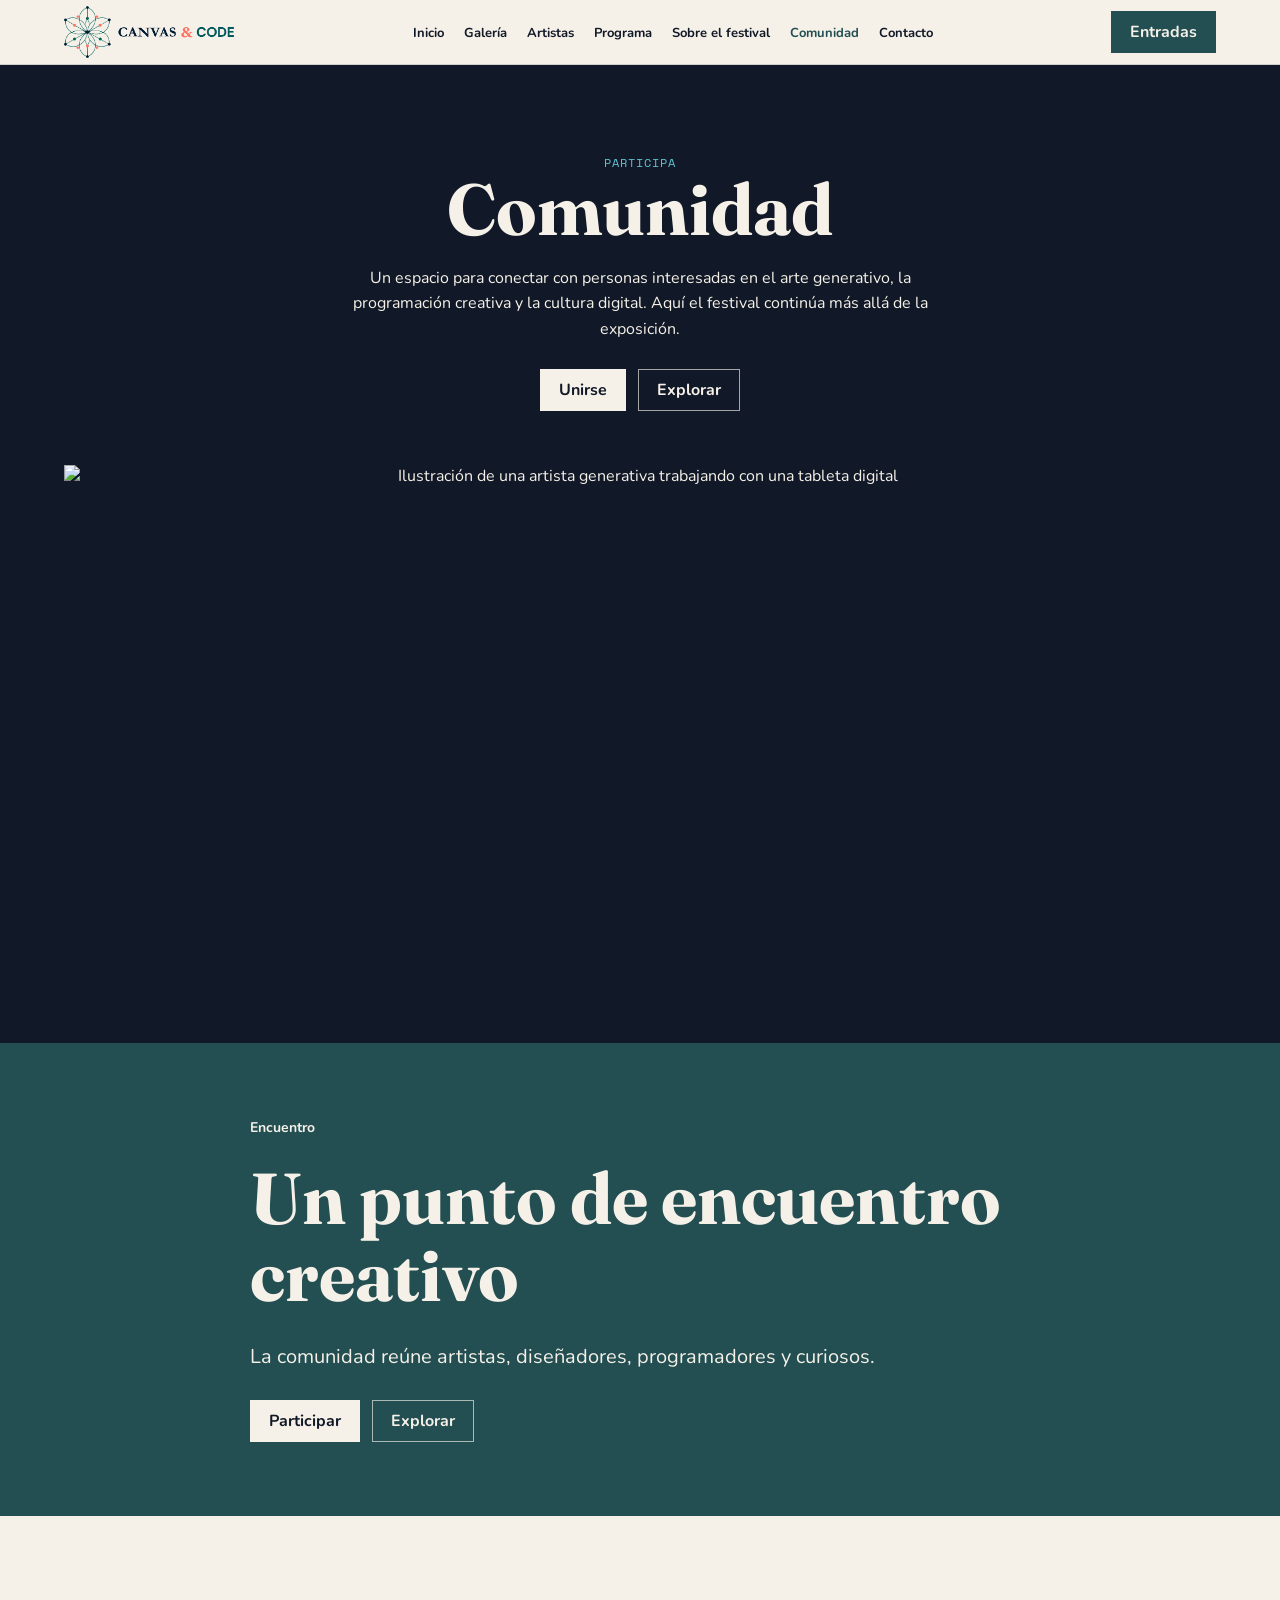
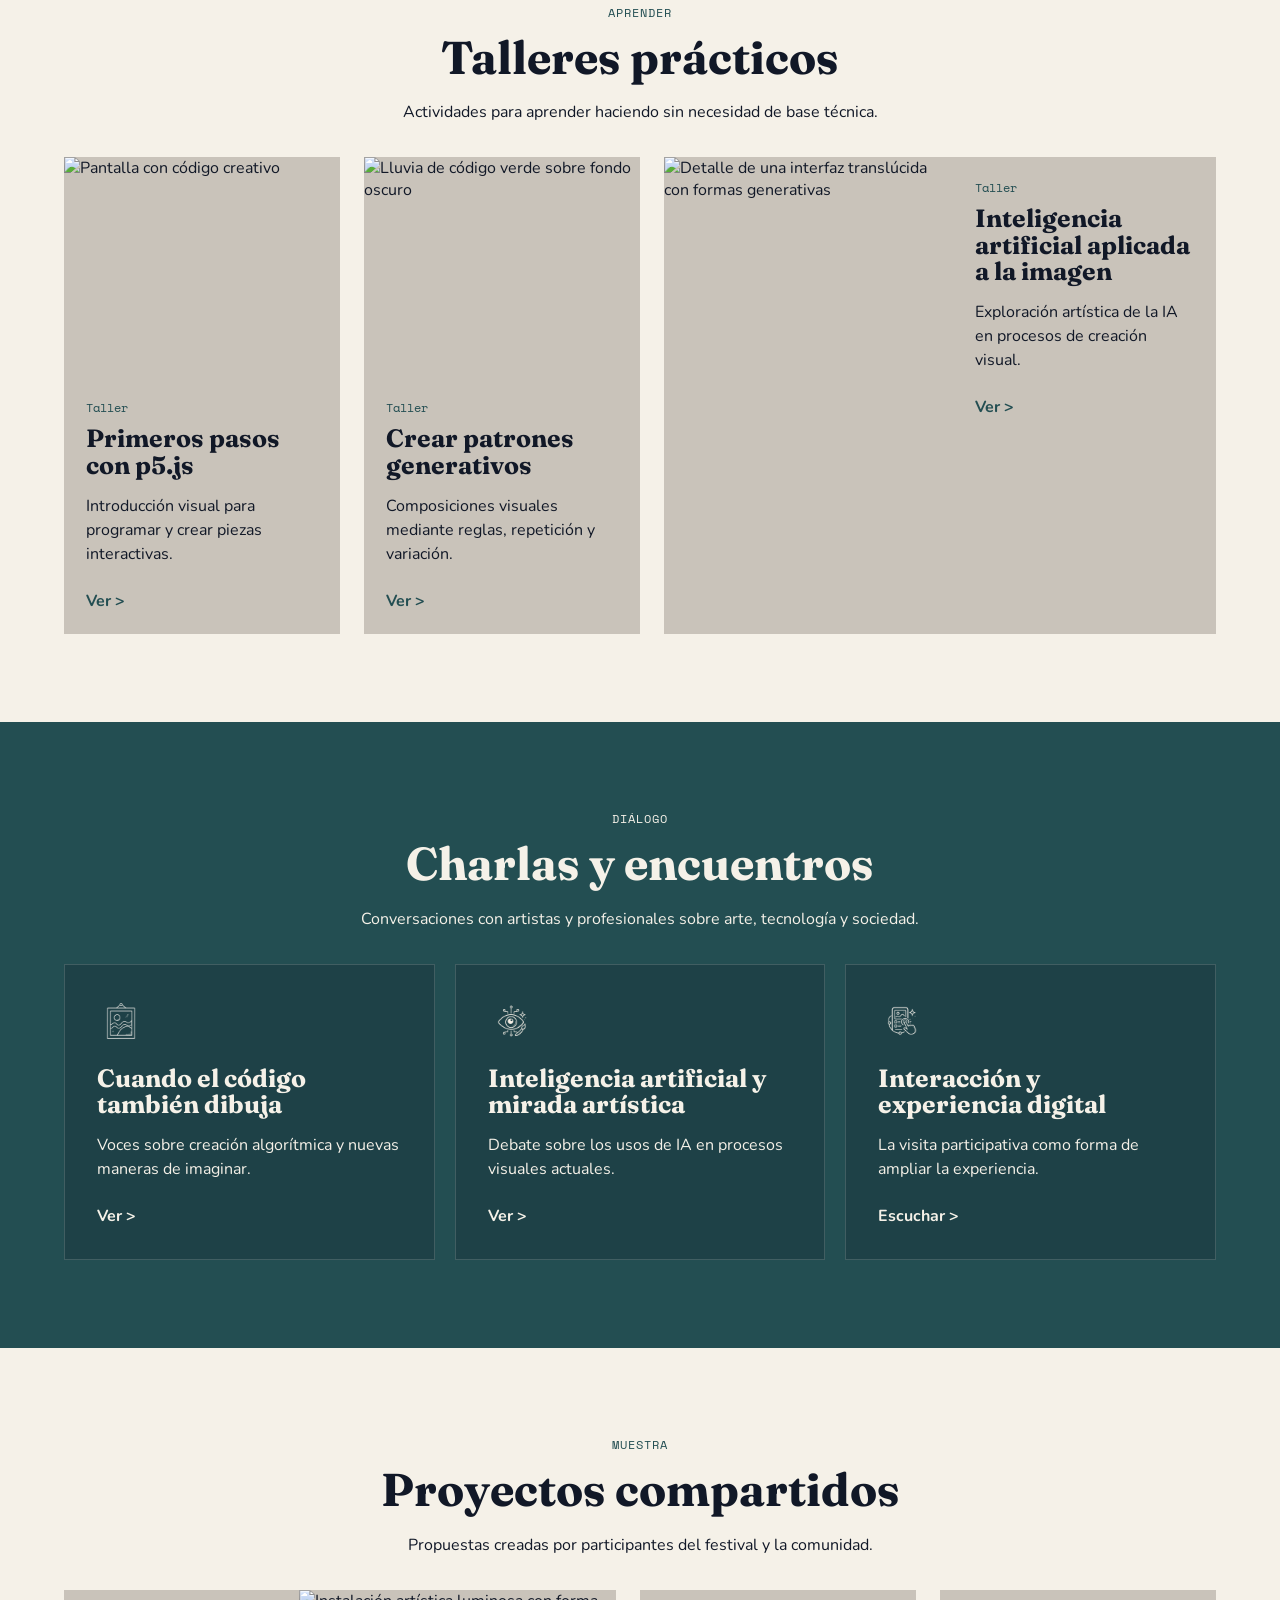
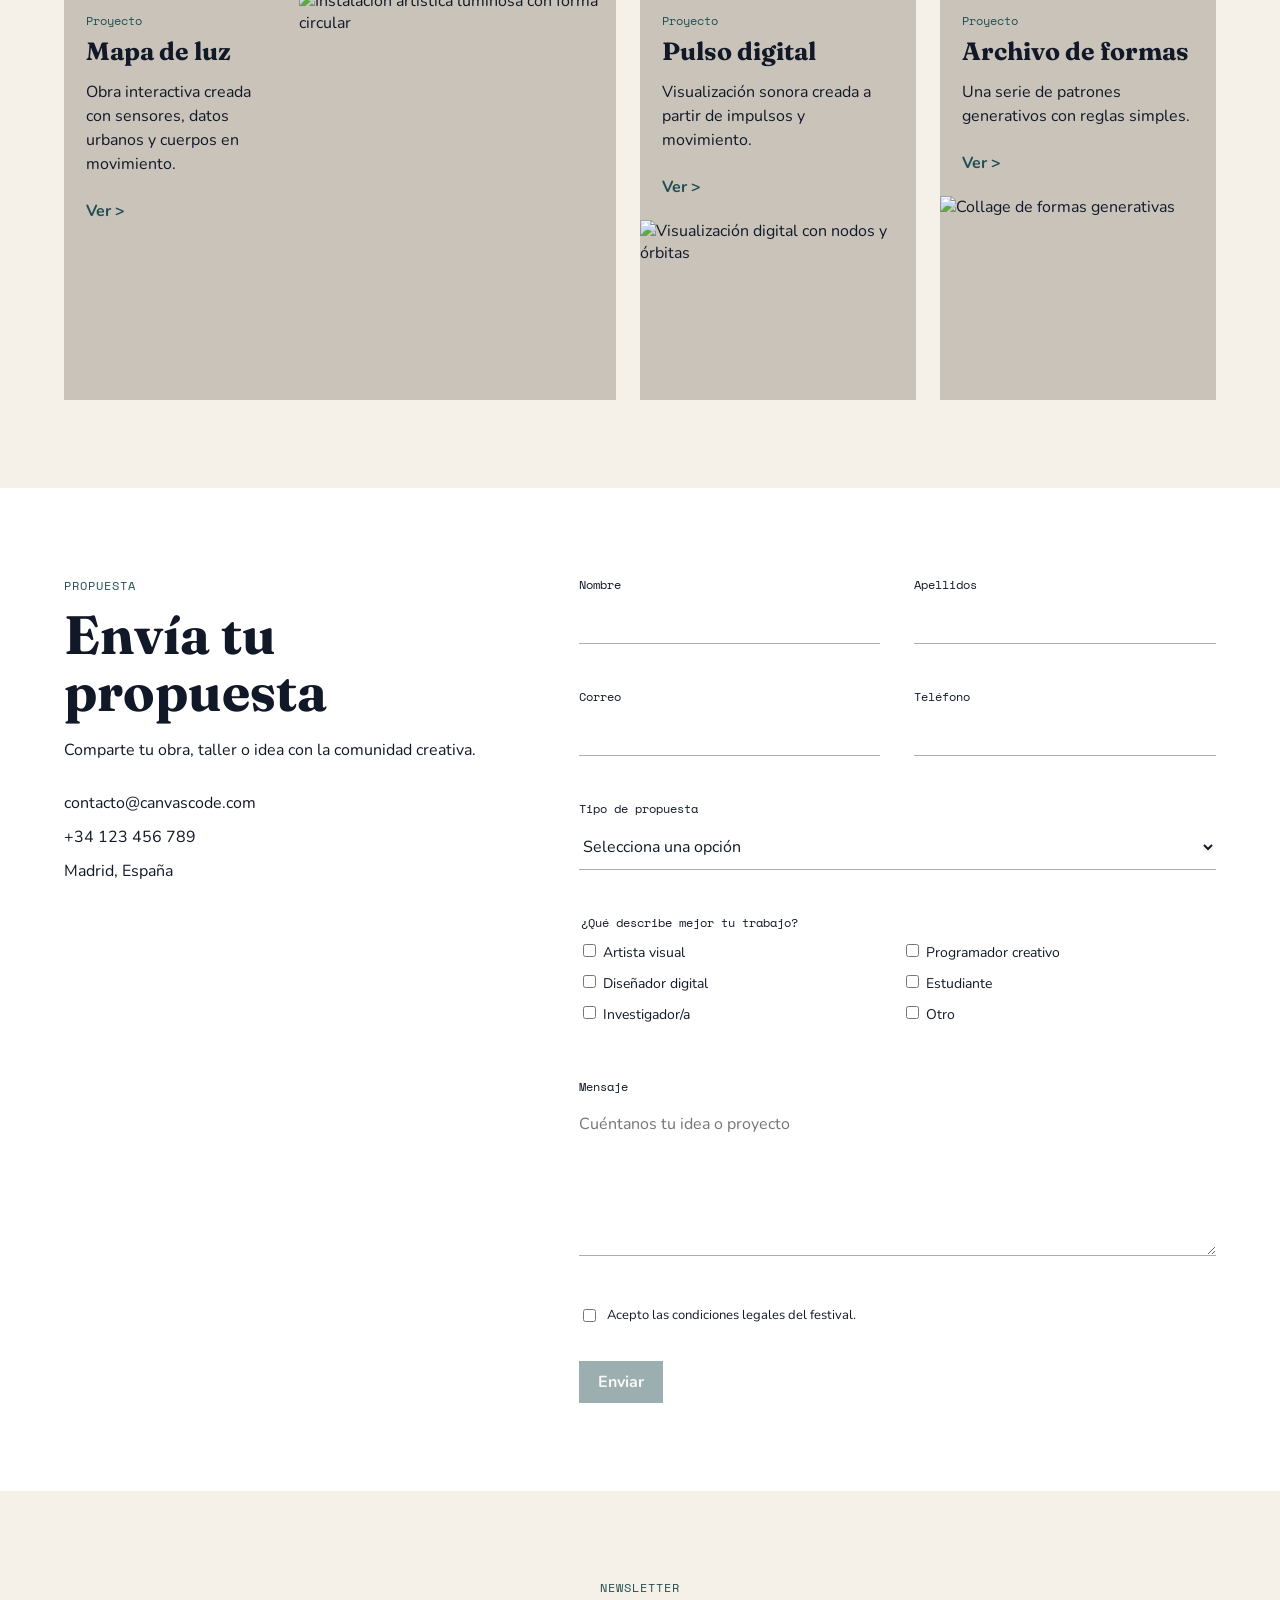
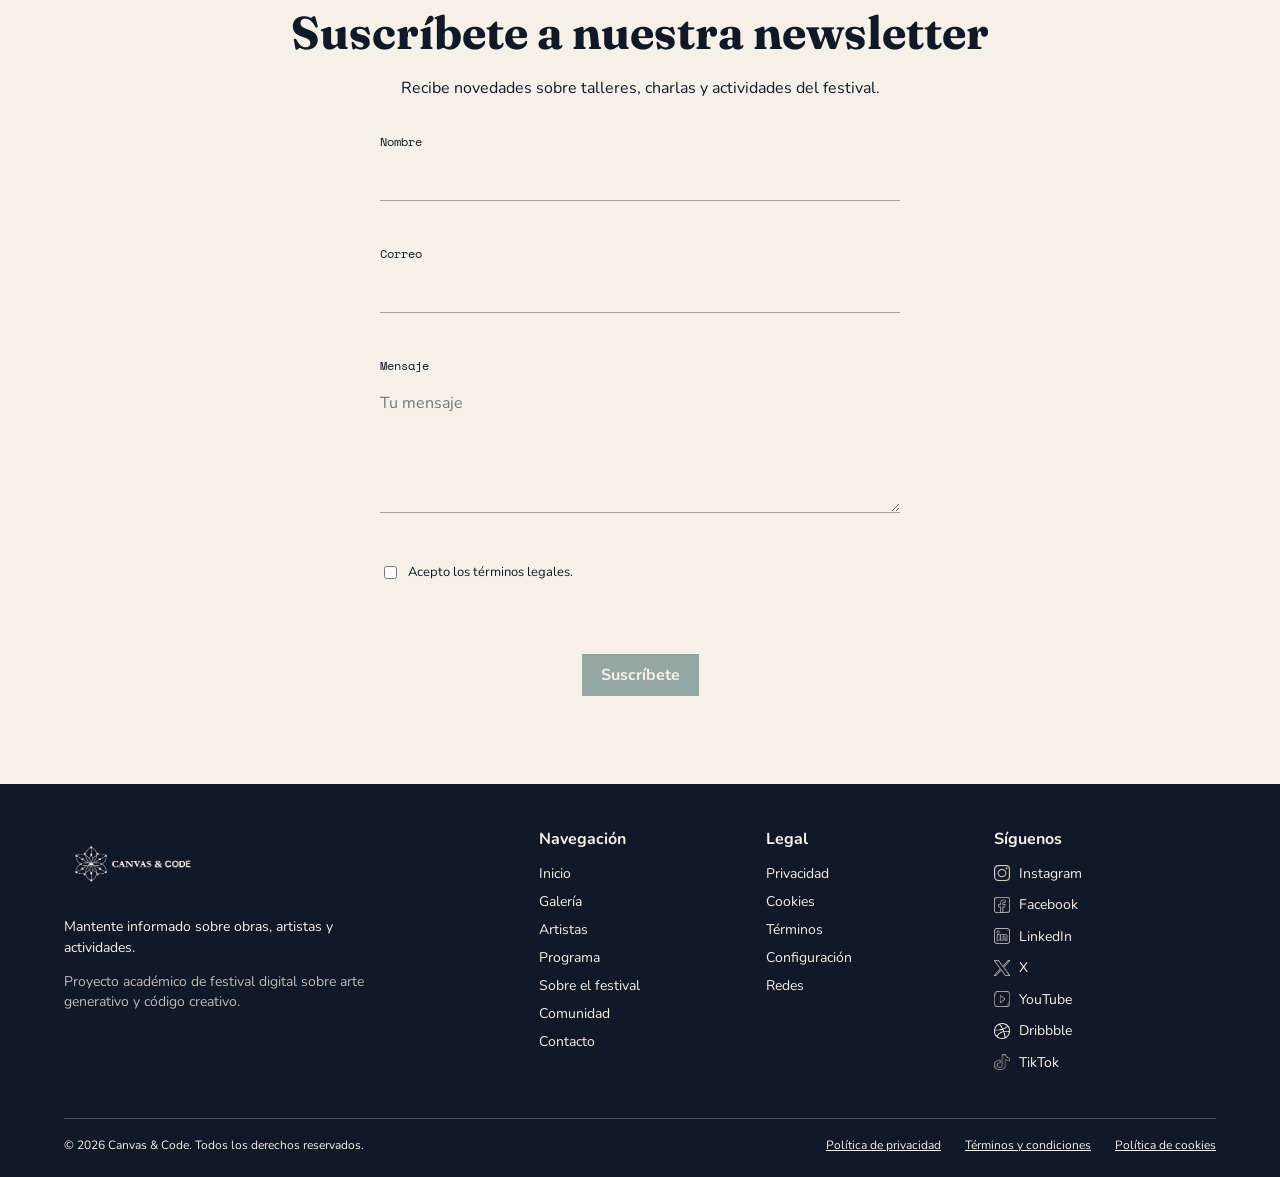
==== comunidad.html @ 44a31754 "Add files via upload" ====
<!DOCTYPE html>
<html lang="es">
<head>
  <!-- Configuración básica del documento -->
  <meta charset="UTF-8">

  <!-- Hace que la página se adapte a móviles y otros tamaños de pantalla -->
  <meta name="viewport" content="width=device-width, initial-scale=1.0">

  <!-- Título que aparece en la pestaña del navegador -->
  <title>Canvas &amp; Code | Comunidad</title>

  <!-- Descripción breve de la página para buscadores -->
  <meta name="description" content="Comunidad de Canvas &amp; Code: talleres, charlas, proyectos compartidos y propuestas creativas relacionadas con el arte generativo.">

  <!-- Conexión con Google Fonts para cargar las tipografías -->
  <link rel="preconnect" href="https://fonts.googleapis.com">
  <link rel="preconnect" href="https://fonts.gstatic.com" crossorigin>

  <!-- Tipografías usadas en la web -->
  <link href="https://fonts.googleapis.com/css2?family=Fraunces:wght@400;500;600;700&amp;family=Nunito:wght@400;500;600;700&amp;family=Space+Mono:wght@400;700&amp;display=swap" rel="stylesheet">

  <!-- Icono de la pestaña del navegador -->
  <link rel="icon" href="logo/icono.png" type="image/png">

  <!-- Archivo CSS principal -->
  <link rel="stylesheet" href="css/style.css">
</head>

<body>

  <!-- Enlace de accesibilidad para saltar directamente al contenido principal -->
  <a class="skip-link" href="#contenido">Saltar al contenido principal</a>

  <!-- Cabecera de la página -->
  <header class="site-header">
    <div class="container header-content">

      <!-- Logo de la web con enlace al inicio -->
      <a class="logo-link" href="index.html" aria-label="Ir al inicio de Canvas &amp; Code">
        <img class="logo" src="logo/LogoHorizontal.png" alt="Canvas &amp; Code">
      </a>

      <!-- Botón para abrir y cerrar el menú en móvil -->
      <button class="menu-toggle" type="button" aria-expanded="false" aria-controls="menu-principal">
        Menú
      </button>

      <!-- Menú principal de navegación -->
      <nav class="main-nav" id="menu-principal" aria-label="Navegación principal">
        <ul>
          <!-- Enlaces principales de la web -->
          <li><a href="index.html">Inicio</a></li>
          <li><a href="exposicion.html">Galería</a></li>
          <li><a href="exposicion.html#artistas">Artistas</a></li>
          <li><a href="comunidad.html#talleres">Programa</a></li>
          <li><a href="sobre.html">Sobre el festival</a></li>

          <!-- Enlace activo porque esta es la página Comunidad -->
          <li><a class="active" href="comunidad.html" aria-current="page">Comunidad</a></li>

          <li><a href="construccion.html">Contacto</a></li>

          <!-- Enlace de entradas dentro del menú móvil -->
          <li class="nav-entradas"><a href="construccion.html">Entradas</a></li>
        </ul>
      </nav>

      <!-- Botón de entradas visible en la cabecera -->
      <a class="header-button" href="construccion.html">Entradas</a>

    </div>
  </header>

  <!-- Contenido principal de la página -->
  <main id="contenido">

    <!-- Sección principal de presentación de Comunidad -->
    <section class="hero-comunidad">
      <div class="container hero-comunidad-contenido">

        <!-- Etiqueta pequeña de la sección -->
        <p class="etiqueta-seccion">Participa</p>

        <!-- Título principal de la página -->
        <h1>Comunidad</h1>

        <!-- Texto introductorio de la comunidad -->
        <p>
          Un espacio para conectar con personas interesadas en el arte generativo,
          la programación creativa y la cultura digital. Aquí el festival continúa
          más allá de la exposición.
        </p>

        <!-- Botones principales del hero -->
        <div class="hero-botones">
          <a class="button button-hero-claro" href="#propuesta">Unirse</a>
          <a class="button button-hero-oscuro" href="#talleres">Explorar</a>
        </div>

        <!-- Imagen principal de la página Comunidad -->
        <img src="img/Comunidad/Artista_generativa.png" alt="Ilustración de una artista generativa trabajando con una tableta digital">

      </div>
    </section>

    <!-- Sección de presentación del encuentro creativo -->
    <section class="encuentro-comunidad">
      <div class="container encuentro-contenido">

        <!-- Etiqueta pequeña de la sección -->
        <p class="etiqueta-seccion etiqueta-encuentro">Encuentro</p>

        <!-- Título de la sección -->
        <h2>Un punto de encuentro creativo</h2>

        <!-- Texto breve de la sección -->
        <p>
          La comunidad reúne artistas, diseñadores, programadores y curiosos.
        </p>

        <!-- Botones de la sección encuentro -->
        <div class="encuentro-botones">
          <a class="button button-encuentro-claro" href="#propuesta">Participar</a>
          <a class="button button-encuentro-oscuro" href="#talleres">Explorar</a>
        </div>

      </div>
    </section>

    <!-- Sección de talleres prácticos -->
    <section class="talleres-comunidad" id="talleres">
      <div class="container">

        <!-- Encabezado de la sección de talleres -->
        <div class="titulo-seccion">
          <p class="etiqueta-seccion etiqueta-oscura">Aprender</p>

          <h2>Talleres prácticos</h2>

          <p>
            Actividades para aprender haciendo sin necesidad de base técnica.
          </p>
        </div>

        <!-- Rejilla con las tarjetas de talleres -->
        <div class="talleres-grid">

          <!-- Primera tarjeta de taller -->
          <article class="comunidad-card">
            <img src="img/Comunidad/Estructura_codificada.png" alt="Pantalla con código creativo">

            <div class="comunidad-card-texto">
              <p class="comunidad-categoria">Taller</p>

              <h3>Primeros pasos con p5.js</h3>

              <p>
                Introducción visual para programar y crear piezas interactivas.
              </p>

              <a href="#propuesta">Ver &gt;</a>
            </div>
          </article>

          <!-- Segunda tarjeta de taller -->
          <article class="comunidad-card">
            <img src="img/Comunidad/Lluvia_codigo.png" alt="Lluvia de código verde sobre fondo oscuro">

            <div class="comunidad-card-texto">
              <p class="comunidad-categoria">Taller</p>

              <h3>Crear patrones generativos</h3>

              <p>
                Composiciones visuales mediante reglas, repetición y variación.
              </p>

              <a href="#propuesta">Ver &gt;</a>
            </div>
          </article>

          <!-- Tercera tarjeta de taller, con formato horizontal en escritorio -->
          <article class="comunidad-card comunidad-card-horizontal">
            <img src="img/Comunidad/Interfaz_translucida.png" alt="Detalle de una interfaz translúcida con formas generativas">

            <div class="comunidad-card-texto">
              <p class="comunidad-categoria">Taller</p>

              <h3>Inteligencia artificial aplicada a la imagen</h3>

              <p>
                Exploración artística de la IA en procesos de creación visual.
              </p>

              <a href="#propuesta">Ver &gt;</a>
            </div>
          </article>

        </div>

      </div>
    </section>

    <!-- Sección de charlas y encuentros -->
    <section class="charlas-comunidad">
      <div class="container">

        <!-- Encabezado de la sección de charlas -->
        <div class="titulo-seccion titulo-claro">
          <p class="etiqueta-seccion">Diálogo</p>

          <h2>Charlas y encuentros</h2>

          <p>
            Conversaciones con artistas y profesionales sobre arte, tecnología y sociedad.
          </p>
        </div>

        <!-- Rejilla con las tarjetas de charlas -->
        <div class="charlas-grid">

          <!-- Primera charla -->
          <article class="charla-card">
            <img src="icons/Obra.png" alt="">

            <h3>Cuando el código también dibuja</h3>

            <p>
              Voces sobre creación algorítmica y nuevas maneras de imaginar.
            </p>

            <a href="#propuesta">Ver &gt;</a>
          </article>

          <!-- Segunda charla -->
          <article class="charla-card">
            <img src="icons/IA_artistica.png" alt="">

            <h3>Inteligencia artificial y mirada artística</h3>

            <p>
              Debate sobre los usos de IA en procesos visuales actuales.
            </p>

            <a href="#propuesta">Ver &gt;</a>
          </article>

          <!-- Tercera charla -->
          <article class="charla-card">
            <img src="icons/Interaccion.png" alt="">

            <h3>Interacción y experiencia digital</h3>

            <p>
              La visita participativa como forma de ampliar la experiencia.
            </p>

            <a href="#propuesta">Escuchar &gt;</a>
          </article>

        </div>

      </div>
    </section>

    <!-- Sección de proyectos compartidos -->
    <section class="proyectos-comunidad">
      <div class="container">

        <!-- Encabezado de la sección de proyectos -->
        <div class="titulo-seccion">
          <p class="etiqueta-seccion etiqueta-oscura">Muestra</p>

          <h2>Proyectos compartidos</h2>

          <p>
            Propuestas creadas por participantes del festival y la comunidad.
          </p>
        </div>

        <!-- Rejilla con las tarjetas de proyectos -->
        <div class="proyectos-grid">

          <!-- Proyecto destacado -->
          <article class="proyecto-card proyecto-destacado">
            <div class="proyecto-texto">
              <p class="comunidad-categoria">Proyecto</p>

              <h3>Mapa de luz</h3>

              <p>
                Obra interactiva creada con sensores, datos urbanos y cuerpos en movimiento.
              </p>

              <a href="construccion.html">Ver &gt;</a>
            </div>

            <img src="img/Comunidad/Instalacion_luminica.png" alt="Instalación artística luminosa con forma circular">
          </article>

          <!-- Segundo proyecto -->
          <article class="proyecto-card">
            <div class="proyecto-texto">
              <p class="comunidad-categoria">Proyecto</p>

              <h3>Pulso digital</h3>

              <p>
                Visualización sonora creada a partir de impulsos y movimiento.
              </p>

              <a href="construccion.html">Ver &gt;</a>
            </div>

            <img src="img/Comunidad/Nodos_orbitas.png" alt="Visualización digital con nodos y órbitas">
          </article>

          <!-- Tercer proyecto -->
          <article class="proyecto-card">
            <div class="proyecto-texto">
              <p class="comunidad-categoria">Proyecto</p>

              <h3>Archivo de formas</h3>

              <p>
                Una serie de patrones generativos con reglas simples.
              </p>

              <a href="construccion.html">Ver &gt;</a>
            </div>

            <img src="img/Comunidad/Collage.png" alt="Collage de formas generativas">
          </article>

        </div>

      </div>
    </section>

    <!-- Sección para enviar una propuesta a la comunidad -->
    <section class="propuesta-comunidad" id="propuesta">
      <div class="container propuesta-grid">

        <!-- Información de contacto y explicación de la propuesta -->
        <div class="propuesta-info">
          <p class="etiqueta-seccion etiqueta-oscura">Propuesta</p>

          <h2>Envía tu propuesta</h2>

          <p>
            Comparte tu obra, taller o idea con la comunidad creativa.
          </p>

          <!-- Datos de contacto -->
          <ul>
            <li><a href="mailto:contacto@canvascode.com">contacto@canvascode.com</a></li>
            <li><a href="tel:+34123456789">+34 123 456 789</a></li>
            <li>Madrid, España</li>
          </ul>
        </div>

        <!-- Formulario para enviar una propuesta -->
        <form class="formulario-propuesta" id="formulario-propuesta" action="#" method="post" novalidate>

          <!-- Primera fila de campos: nombre y apellidos -->
          <div class="form-doble">
            <div class="form-grupo">
              <label for="nombre-propuesta">Nombre</label>
              <input id="nombre-propuesta" type="text" name="nombre">
              <p class="form-error" id="error-nombre-propuesta"></p>
            </div>

            <div class="form-grupo">
              <label for="apellidos-propuesta">Apellidos</label>
              <input id="apellidos-propuesta" type="text" name="apellidos">
              <p class="form-error" id="error-apellidos-propuesta"></p>
            </div>
          </div>

          <!-- Segunda fila de campos: correo y teléfono -->
          <div class="form-doble">
            <div class="form-grupo">
              <label for="correo-propuesta">Correo</label>
              <input id="correo-propuesta" type="email" name="correo">
              <p class="form-error" id="error-correo-propuesta"></p>
            </div>

            <div class="form-grupo">
              <label for="telefono-propuesta">Teléfono</label>
              <input id="telefono-propuesta" type="tel" name="telefono">
              <p class="form-error" id="error-telefono-propuesta"></p>
            </div>
          </div>

          <!-- Selector del tipo de propuesta -->
          <div class="form-grupo">
            <label for="tipo-propuesta">Tipo de propuesta</label>

            <select id="tipo-propuesta" name="tipo">
              <option value="">Selecciona una opción</option>
              <option>Obra artística</option>
              <option>Taller</option>
              <option>Charla</option>
              <option>Proyecto compartido</option>
            </select>

            <p class="form-error" id="error-tipo-propuesta"></p>
          </div>

          <!-- Grupo de checkboxes para describir el perfil del participante -->
          <fieldset class="checks-propuesta">
            <legend>¿Qué describe mejor tu trabajo?</legend>

            <label>
              <input type="checkbox" name="perfil" value="artista">
              Artista visual
            </label>

            <label>
              <input type="checkbox" name="perfil" value="programador">
              Programador creativo
            </label>

            <label>
              <input type="checkbox" name="perfil" value="disenador">
              Diseñador digital
            </label>

            <label>
              <input type="checkbox" name="perfil" value="estudiante">
              Estudiante
            </label>

            <label>
              <input type="checkbox" name="perfil" value="investigador">
              Investigador/a
            </label>

            <label>
              <input type="checkbox" name="perfil" value="otro">
              Otro
            </label>

            <p class="form-error" id="error-perfil-propuesta"></p>
          </fieldset>

          <!-- Campo para escribir el mensaje o explicación de la propuesta -->
          <div class="form-grupo">
            <label for="mensaje-propuesta">Mensaje</label>
            <textarea id="mensaje-propuesta" name="mensaje" rows="6" placeholder="Cuéntanos tu idea o proyecto"></textarea>
            <p class="form-error" id="error-mensaje-propuesta"></p>
          </div>

          <!-- Checkbox para aceptar las condiciones legales -->
          <label class="form-check">
            <input id="legal-propuesta" type="checkbox" name="legal">
            Acepto las condiciones legales del festival.
          </label>

          <!-- Mensaje de error del checkbox legal -->
          <p class="form-error" id="error-legal-propuesta"></p>

          <!-- Botón de envío del formulario de propuesta -->
          <button class="button" id="boton-propuesta" type="submit" disabled>Enviar</button>

        </form>

      </div>
    </section>

    <!-- Sección de newsletter -->
    <section class="newsletter-real">
      <div class="container newsletter-contenido">

        <!-- Encabezado de la newsletter -->
        <div class="titulo-seccion">
          <p class="etiqueta-seccion etiqueta-oscura">Newsletter</p>

          <h2>Suscríbete a nuestra newsletter</h2>

          <p>
            Recibe novedades sobre talleres, charlas y actividades del festival.
          </p>
        </div>

        <!-- Formulario de suscripción a la newsletter -->
        <form class="newsletter-form" id="newsletter-form" action="#" method="post" novalidate>

          <!-- Campo nombre -->
          <div class="form-grupo">
            <label for="nombre">Nombre</label>
            <input id="nombre" type="text" name="newsletter-nombre">
            <p class="form-error" id="error-nombre"></p>
          </div>

          <!-- Campo correo -->
          <div class="form-grupo">
            <label for="correo">Correo</label>
            <input id="correo" type="email" name="newsletter-correo">
            <p class="form-error" id="error-correo"></p>
          </div>

          <!-- Campo de mensaje o interés -->
          <div class="form-grupo">
            <label for="interes">Mensaje</label>
            <textarea id="interes" name="newsletter-mensaje" rows="5" placeholder="Tu mensaje"></textarea>
            <p class="form-error" id="error-interes"></p>
          </div>

          <!-- Checkbox para aceptar términos legales -->
          <div class="form-check">
            <input type="checkbox" id="acepto" name="newsletter-legal">
            <label for="acepto">Acepto los términos legales.</label>
          </div>

          <!-- Mensaje de error del checkbox legal -->
          <p class="form-error" id="error-acepto"></p>

          <!-- Botón de envío de la newsletter -->
          <div class="boton-centrado">
            <button class="button" id="boton-enviar" type="submit" disabled>Suscríbete</button>
          </div>

        </form>

      </div>
    </section>

  </main>

  <!-- Modal que aparece cuando un formulario se envía correctamente -->
  <div class="modal-formulario" id="modal-formulario" hidden>
    <div class="modal-caja" role="dialog" aria-modal="true" aria-labelledby="modal-titulo">
      <h2 id="modal-titulo">Formulario enviado</h2>
      <p>Gracias. Hemos recibido tu información correctamente.</p>
      <button class="button" id="cerrar-modal" type="button">OK</button>
    </div>
  </div>

  <!-- Pie de página -->
  <footer class="site-footer">
    <div class="container footer-content">

      <!-- Bloque con logo y descripción breve -->
      <div class="footer-brand">
        <img class="footer-logo" src="logo/Logo_blanco_hori.png" alt="Canvas &amp; Code">

        <p>
          Mantente informado sobre obras, artistas y actividades.
        </p>

        <p class="footer-note">
          Proyecto académico de festival digital sobre arte generativo y código creativo.
        </p>
      </div>

      <!-- Bloque de navegación del footer -->
      <div class="footer-block">
        <h2>Navegación</h2>

        <ul>
          <li><a href="index.html">Inicio</a></li>
          <li><a href="exposicion.html">Galería</a></li>
          <li><a href="exposicion.html#artistas">Artistas</a></li>
          <li><a href="comunidad.html#talleres">Programa</a></li>
          <li><a href="sobre.html">Sobre el festival</a></li>
          <li><a href="comunidad.html" aria-current="page">Comunidad</a></li>
          <li><a href="construccion.html">Contacto</a></li>
        </ul>
      </div>

      <!-- Bloque de enlaces legales -->
      <div class="footer-block">
        <h2>Legal</h2>

        <ul>
          <li><a href="construccion.html">Privacidad</a></li>
          <li><a href="construccion.html">Cookies</a></li>
          <li><a href="construccion.html">Términos</a></li>
          <li><a href="construccion.html">Configuración</a></li>
          <li><a href="construccion.html">Redes</a></li>
        </ul>
      </div>

      <!-- Bloque de redes sociales -->
      <div class="footer-block footer-social">
        <h2>Síguenos</h2>

        <ul>
          <li><a href="construccion.html"><img src="icons/Instagram.png" alt=""> Instagram</a></li>
          <li><a href="construccion.html"><img src="icons/Facebook.png" alt=""> Facebook</a></li>
          <li><a href="construccion.html"><img src="icons/LinkedIn.png" alt=""> LinkedIn</a></li>
          <li><a href="construccion.html"><img src="icons/X.png" alt=""> X</a></li>
          <li><a href="construccion.html"><img src="icons/YouTube.png" alt=""> YouTube</a></li>
          <li><a href="construccion.html"><img src="icons/Dribbble.png" alt=""> Dribbble</a></li>
          <li><a href="construccion.html"><img src="icons/TikTok.png" alt=""> TikTok</a></li>
        </ul>
      </div>

    </div>

    <!-- Parte inferior del footer con copyright y enlaces legales -->
    <div class="container footer-bottom">
      <p>© 2026 Canvas &amp; Code. Todos los derechos reservados.</p>

      <div class="footer-legal-links">
        <a href="construccion.html">Política de privacidad</a>
        <a href="construccion.html">Términos y condiciones</a>
        <a href="construccion.html">Política de cookies</a>
      </div>
    </div>
  </footer>

  <!-- Archivo JavaScript principal -->
  <script src="js/script.js"></script>

</body>
</html>
---- css/style.css ----
/* Variables generales de la web.
   Aquí se guardan los colores y las tipografías para reutilizarlos en todo el CSS. */
:root {
  --azul-noche: #111827;
  --blanco-roto: #F5F1E8;
  --verde: #234E52;
  --coral: #D96C5F;
  --azul-piscina: #63BFD1;

  --titulo: "Fraunces", serif;
  --texto: "Nunito", sans-serif;
  --mono: "Space Mono", monospace;
}

/* Hace que el tamaño de las cajas incluya el padding y el borde.
   Así es más fácil controlar los anchos. */
* {
  box-sizing: border-box;
}

/* Estilos básicos del cuerpo de la página. */
body {
  margin: 0;
  font-family: var(--texto);
  background-color: var(--blanco-roto);
  color: var(--azul-noche);
}

/* Las imágenes no se salen de su contenedor. */
img {
  max-width: 100%;
  display: block;
}

/* Los enlaces heredan el color del texto donde estén colocados. */
a {
  color: inherit;
}

/* Los elementos de formulario usan la misma tipografía que el resto de la web. */
button,
input,
textarea,
select {
  font: inherit;
}

/* Contenedor general para centrar el contenido y limitar su anchura. */
.container {
  width: 90%;
  max-width: 1152px;
  margin: 0 auto;
}

/* Enlace para saltar al contenido principal.
   Sirve para mejorar la accesibilidad con teclado. */
.skip-link {
  position: absolute;
  top: -50px;
  left: 16px;
  background-color: var(--coral);
  color: var(--azul-noche);
  padding: 8px 12px;
  z-index: 20;
}

/* El enlace aparece cuando recibe el foco. */
.skip-link:focus {
  top: 16px;
}

/* Clase para ocultar texto visualmente, pero mantenerlo para lectores de pantalla. */
.sr-only {
  position: absolute;
  width: 1px;
  height: 1px;
  overflow: hidden;
  clip-path: inset(50%);
}

/* Estilo visible cuando se navega con teclado. */
a:focus-visible,
button:focus-visible,
input:focus-visible,
textarea:focus-visible,
select:focus-visible {
  outline: 3px solid var(--azul-piscina);
  outline-offset: 3px;
}

/* Header */

/* Cabecera principal de la web.
   Se queda fija arriba al hacer scroll. */
.site-header {
  background-color: var(--blanco-roto);
  border-bottom: 1px solid rgba(17, 24, 39, 0.15);
  position: sticky;
  top: 0;
  z-index: 15;
}

/* Organiza logo, menú y botón de entradas en una misma línea. */
.header-content {
  min-height: 60px;
  display: flex;
  align-items: center;
  justify-content: space-between;
  position: relative;
}

/* Enlace que contiene el logo. */
.logo-link {
  display: inline-flex;
  align-items: center;
}

/* Tamaño del logo. */
.logo {
  width: 150px;
  height: auto;
}

/* Botón del menú móvil. */
.menu-toggle {
  background-color: transparent;
  border: 1px solid var(--azul-noche);
  color: var(--azul-noche);
  padding: 8px 12px;
  cursor: pointer;
  border-radius: 0;
}

/* Menú principal.
   En móvil aparece cerrado por defecto. */
.main-nav {
  display: none;
  position: absolute;
  left: 0;
  top: 60px;
  width: 100%;
  padding: 18px 0;
  background-color: var(--blanco-roto);
  border-bottom: 1px solid rgba(17, 24, 39, 0.15);
}

/* Clase que abre el menú cuando se pulsa el botón. */
.main-nav.is-open {
  display: block;
}

/* Quita los puntos de la lista del menú. */
.main-nav ul {
  list-style: none;
  margin: 0;
  padding: 0;
}

/* Separación entre enlaces del menú en móvil. */
.main-nav li {
  margin-bottom: 12px;
}

/* Estilo de los enlaces del menú. */
.main-nav a {
  font-size: 14px;
  font-weight: 700;
  text-decoration: none;
}

/* Color del enlace activo o al pasar el ratón. */
.main-nav a:hover,
.main-nav a.active {
  color: var(--verde);
}

/* El botón de entradas se oculta en móvil al principio. */
.header-button {
  display: none;
}

/* Da color especial al enlace de entradas dentro del menú móvil. */
.nav-entradas a {
  color: var(--verde);
}

/* Botones */

/* Estilo general de los botones principales. */
.button,
.header-button {
  background-color: var(--verde);
  color: var(--blanco-roto);
  border: 1px solid var(--verde);
  padding: 9px 18px;
  font-weight: 700;
  text-decoration: none;
  border-radius: 0;
  display: inline-block;
  cursor: pointer;
}

/* Cambio de color al pasar el ratón por encima de los botones. */
.button:hover,
.header-button:hover {
  background-color: var(--azul-piscina);
  border-color: var(--azul-piscina);
  color: var(--azul-noche);
}

/* Estilo para botones desactivados en formularios. */
.button:disabled {
  opacity: 0.45;
  cursor: not-allowed;
}

/* Botón más pequeño para enlaces secundarios. */
.button-small {
  padding: 8px 14px;
  font-size: 14px;
}

/* Botón secundario sobre fondos oscuros. */
.button-secundario {
  background-color: transparent;
  border-color: var(--blanco-roto);
  color: var(--blanco-roto);
}

/* Cambio de color del botón secundario al pasar el ratón. */
.button-secundario:hover {
  background-color: var(--azul-piscina);
  border-color: var(--azul-piscina);
  color: var(--azul-noche);
}

/* Botones claros usados en hero y secciones de comunidad. */
.button-hero-claro,
.button-encuentro-claro {
  background-color: var(--blanco-roto);
  border-color: var(--blanco-roto);
  color: var(--azul-noche);
}

/* Hover de los botones claros. */
.button-hero-claro:hover,
.button-encuentro-claro:hover {
  background-color: var(--azul-piscina);
  border-color: var(--azul-piscina);
  color: var(--azul-noche);
}

/* Botones oscuros o transparentes usados sobre fondos de color. */
.button-hero-oscuro,
.button-encuentro-oscuro {
  background-color: transparent;
  border-color: rgba(245, 241, 232, 0.65);
  color: var(--blanco-roto);
}

/* Hover de los botones oscuros. */
.button-hero-oscuro:hover,
.button-encuentro-oscuro:hover {
  background-color: var(--azul-piscina);
  border-color: var(--azul-piscina);
  color: var(--azul-noche);
}

/* Enlace sencillo sin caja de botón. */
.simple-link {
  text-decoration: none;
  font-weight: 700;
}

/* Cambio de color del enlace sencillo. */
.simple-link:hover {
  color: var(--azul-piscina);
}

/* Hero común */

/* Estilo compartido para las secciones principales de inicio, sobre y exposición. */
.hero-inicio,
.hero-sobre,
.hero-exposicion {
  position: relative;
  min-height: 430px;
  overflow: hidden;
  color: var(--blanco-roto);
}

/* Imagen de fondo del hero. */
.hero-imagen {
  position: absolute;
  inset: 0;
  width: 100%;
  height: 100%;
  object-fit: cover;
}

/* Capa oscura sobre la imagen para que el texto se lea mejor. */
.hero-capa {
  position: relative;
  min-height: 430px;
  background-color: rgba(17, 24, 39, 0.36);
  display: flex;
  align-items: center;
  justify-content: center;
}

/* Contenido centrado dentro del hero. */
.hero-contenido {
  text-align: center;
  max-width: 760px;
}

/* Título principal del hero. */
.hero-contenido h1 {
  font-family: var(--titulo);
  font-size: 42px;
  line-height: 1.05;
  margin: 0 0 16px;
}

/* Texto del hero. */
.hero-contenido p {
  max-width: 620px;
  margin: 0 auto;
  line-height: 1.6;
}

/* Coloca los botones del hero. En móvil quedan en columna. */
.hero-botones {
  margin-top: 26px;
  display: flex;
  flex-direction: column;
  gap: 12px;
  align-items: center;
}

/* Elementos generales */

/* Etiquetas pequeñas que aparecen encima de algunos títulos. */
.etiqueta-seccion {
  margin: 0 0 12px;
  font-family: var(--mono);
  font-size: 12px;
  letter-spacing: 0.08em;
  text-transform: uppercase;
  color: var(--azul-piscina);
}

/* Variante de etiqueta para fondos claros. */
.etiqueta-oscura {
  color: var(--verde);
}

/* Bloque de título común para varias secciones. */
.titulo-seccion {
  text-align: center;
  max-width: 760px;
  margin: 0 auto 34px;
}

/* Títulos de sección. */
.titulo-seccion h2 {
  margin: 0 0 18px;
  font-family: var(--titulo);
  font-size: 34px;
  line-height: 1.1;
}

/* Texto claro para títulos colocados sobre fondos oscuros. */
.titulo-claro h2,
.titulo-claro p {
  color: var(--blanco-roto);
}

/* Centra botones colocados al final de algunas secciones. */
.boton-centrado {
  text-align: center;
  margin-top: 36px;
}

/* Inicio: descripción */

/* Sección de descripción del festival en la página de inicio. */
.descripcion-real {
  background-color: var(--azul-noche);
  color: var(--blanco-roto);
  padding: 64px 0;
  text-align: center;
}

/* Limita el ancho del texto de descripción. */
.descripcion-contenido {
  max-width: 760px;
}

/* Título de la descripción. */
.descripcion-real h2 {
  margin: 0 0 18px;
  font-family: var(--titulo);
  font-size: 34px;
  line-height: 1.1;
}

/* Texto de la descripción. */
.descripcion-real p {
  line-height: 1.6;
}

/* Enlaces de la sección de descripción. */
.descripcion-enlaces {
  margin-top: 24px;
  display: flex;
  flex-direction: column;
  gap: 14px;
  align-items: center;
}

/* Inicio: obras */

/* Sección de obras destacadas de la página de inicio. */
.obras-real {
  padding: 64px 0;
  background-color: var(--blanco-roto);
}

/* Rejilla donde se colocan las tarjetas de obras. */
.obras-grid {
  display: grid;
  gap: 24px;
}

/* Tarjeta de cada obra. */
.obra-card {
  background-color: #ffffff;
  border: 1px solid rgba(17, 24, 39, 0.18);
}

/* Imagen de las tarjetas de obras. */
.obra-card img {
  width: 100%;
  height: 220px;
  object-fit: cover;
}

/* Contenido de texto dentro de cada tarjeta de obra. */
.obra-texto {
  padding: 20px;
}

/* Categoría pequeña de cada obra. */
.obra-categoria {
  margin: 0 0 8px;
  font-family: var(--mono);
  font-size: 12px;
  text-transform: uppercase;
  color: var(--verde);
}

/* Título de cada obra. */
.obra-card h3 {
  margin: 0 0 10px;
  font-family: var(--titulo);
  font-size: 24px;
}

/* Texto descriptivo de cada obra. */
.obra-card p {
  line-height: 1.5;
}

/* Enlace de cada obra. */
.obra-link {
  display: inline-block;
  margin-top: 6px;
  font-weight: 700;
  text-decoration: none;
  color: var(--verde);
}

/* Hover del enlace de obra. */
.obra-link:hover {
  color: var(--azul-piscina);
}

/* Inicio: artistas */

/* Sección de artistas destacados en la página de inicio. */
.artistas-real {
  background-color: var(--verde);
  color: var(--blanco-roto);
  padding: 64px 0;
}

/* Rejilla para las tarjetas de artistas. */
.artistas-grid {
  display: grid;
  gap: 28px;
}

/* Tarjeta de artista. */
.artista-card {
  text-align: center;
}

/* Imagen principal del artista. */
.artista-card > img {
  width: 100%;
  height: 320px;
  object-fit: cover;
  object-position: center;
}

/* Texto de cada artista. */
.artista-texto {
  padding: 18px 10px 0;
}

/* Nombre del artista. */
.artista-texto h3 {
  margin: 0 0 6px;
  font-family: var(--titulo);
  font-size: 24px;
}

/* Descripción breve del artista. */
.artista-texto p {
  margin: 0;
}

/* Iconos de redes sociales del artista. */
.artista-redes {
  display: flex;
  justify-content: center;
  gap: 12px;
  margin-top: 14px;
}

/* Tamaño de los iconos de redes. */
.artista-redes img {
  width: 18px;
  height: 18px;
}

/* Sobre el festival: historia */

/* Sección de historia del festival. */
.historia-sobre {
  background-color: var(--azul-noche);
  color: var(--blanco-roto);
  padding: 64px 0;
  text-align: center;
}

/* Contenido de la sección historia. */
.historia-contenido {
  max-width: 1152px;
}

/* Título de historia. */
.historia-contenido h2 {
  margin: 0 0 18px;
  font-family: var(--titulo);
  font-size: 34px;
  line-height: 1.1;
}

/* Texto de historia. */
.historia-contenido p {
  max-width: 640px;
  margin: 0 auto 24px;
  line-height: 1.6;
}

/* Imagen de la sección historia. */
.historia-contenido img {
  width: 100%;
  margin-top: 42px;
  height: 260px;
  object-fit: cover;
}

/* Sobre el festival: concepto */

/* Sección con imagen de fondo sobre el concepto del festival. */
.concepto-sobre {
  background-image: url("../img/Festival/Interferencia.png");
  background-size: cover;
  background-position: center;
  color: var(--blanco-roto);
}

/* Capa sobre la imagen de fondo del concepto. */
.concepto-capa {
  background-color: rgba(17, 24, 39, 0.28);
  padding: 72px 0;
}

/* Contenido centrado de la sección concepto. */
.concepto-contenido {
  max-width: 720px;
  text-align: center;
}

/* Título de concepto. */
.concepto-contenido h2 {
  margin: 0 0 18px;
  font-family: var(--titulo);
  font-size: 34px;
  line-height: 1.1;
}

/* Texto de concepto. */
.concepto-contenido p {
  margin: 0 auto 24px;
  line-height: 1.6;
}

/* Sobre el festival: organizadores */

/* Sección de organizadores. */
.organizadores-sobre {
  background-color: var(--verde);
  color: var(--blanco-roto);
  padding: 64px 0;
}

/* Rejilla de organizadores. */
.organizadores-grid {
  display: grid;
  gap: 42px;
  max-width: 760px;
  margin: 0 auto;
  text-align: center;
}

/* Imagen circular de cada organizador. */
.organizador-mini > img {
  width: 78px;
  height: 78px;
  object-fit: cover;
  border-radius: 50%;
  margin: 0 auto 14px;
}

/* Nombre del organizador. */
.organizador-mini h3 {
  margin: 0 0 6px;
  font-family: var(--titulo);
  font-size: 22px;
}

/* Cargo del organizador. */
.organizador-cargo {
  margin: 0 0 10px;
  font-weight: 700;
}

/* Texto de cada organizador. */
.organizador-mini p {
  line-height: 1.5;
}

/* Redes sociales de los organizadores. */
.organizador-redes {
  display: flex;
  justify-content: center;
  gap: 12px;
  margin-top: 14px;
}

/* Iconos de redes de los organizadores. */
.organizador-redes img {
  width: 18px;
  height: 18px;
}

/* Sobre el festival: patrocinadores */

/* Sección de patrocinadores. */
.patrocinadores-sobre {
  background-color: #ffffff;
  padding: 54px 0;
  text-align: center;
}

/* Título de patrocinadores. */
.patrocinadores-sobre h2 {
  margin: 0 0 28px;
  font-family: var(--mono);
  font-size: 14px;
}

/* Rejilla de logos de patrocinadores. */
.patro-grid {
  display: grid;
  grid-template-columns: repeat(2, 1fr);
  gap: 28px;
  align-items: center;
}

/* Tamaño de los logos de patrocinadores. */
.patro-grid img {
  max-width: 130px;
  max-height: 58px;
  object-fit: contain;
  margin: 0 auto;
}

/* Exposición: arte generativo */

/* Sección que explica qué es el arte generativo. */
.arte-generativo {
  background-color: var(--azul-noche);
  color: var(--blanco-roto);
  padding: 64px 0;
}

/* Contenedor del texto de arte generativo. */
.arte-generativo-contenido {
  max-width: 720px;
}

/* Título de arte generativo. */
.arte-generativo h2 {
  margin: 0 0 20px;
  font-family: var(--titulo);
  font-size: 38px;
  line-height: 1.05;
}

/* Párrafos de arte generativo. */
.arte-generativo p {
  line-height: 1.6;
}

/* Exposición: galería interactiva */

/* Sección de galería interactiva. */
.galeria-interactiva {
  background-color: var(--blanco-roto);
  padding: 64px 0;
}

/* Rejilla de texto e imagen de galería. */
.galeria-grid {
  display: grid;
  gap: 32px;
  align-items: center;
}

/* Título de la galería interactiva. */
.galeria-texto h2 {
  margin: 0 0 18px;
  font-family: var(--titulo);
  font-size: 34px;
}

/* Icono de la galería. */
.galeria-icono {
  width: 48px;
  height: 48px;
  object-fit: contain;
  margin-bottom: 16px;
}

/* Texto de la galería. */
.galeria-texto p {
  line-height: 1.6;
}

/* Botón de la galería. */
.galeria-boton {
  margin-top: 18px;
}

/* Imagen de la sección galería. */
.galeria-imagen img {
  width: 100%;
  height: 280px;
  object-fit: cover;
}

/* Exposición: cómo interactuar */

/* Sección que explica cómo interactuar con las obras. */
.interactuar-obras {
  background-color: var(--verde);
  color: var(--blanco-roto);
  padding: 64px 0;
}

/* Rejilla de tarjetas de interacción. */
.interaccion-grid {
  display: grid;
  gap: 20px;
}

/* Tarjeta de interacción. */
.interaccion-card {
  border: 1px solid rgba(245, 241, 232, 0.35);
  padding: 24px;
  background-color: rgba(17, 24, 39, 0.16);
}

/* Icono de cada tarjeta de interacción. */
.interaccion-card img {
  width: 48px;
  height: 48px;
  object-fit: contain;
  margin-bottom: 20px;
}

/* Título de cada tarjeta de interacción. */
.interaccion-card h3 {
  margin: 0 0 12px;
  font-family: var(--titulo);
  font-size: 26px;
}

/* Texto de cada tarjeta de interacción. */
.interaccion-card p {
  line-height: 1.5;
}

/* Enlaces de las tarjetas de interacción. */
.interaccion-card a {
  color: var(--blanco-roto);
  text-decoration: none;
  font-weight: 700;
}

/* Hover de los enlaces de interacción. */
.interaccion-card a:hover {
  color: var(--azul-piscina);
}

/* Exposición: obras destacadas */

/* Sección de obras destacadas dentro de Exposición. */
.obras-exposicion {
  background-color: var(--blanco-roto);
  padding: 64px 0;
}

/* Rejilla de obras destacadas. */
.obras-expo-grid {
  display: grid;
  gap: 30px;
  text-align: center;
}

/* Imagen de cada obra destacada. */
.obra-expo-card img {
  width: 100%;
  height: 190px;
  object-fit: cover;
}

/* Título de obra destacada. */
.obra-expo-card h3 {
  margin: 18px 0 10px;
  font-family: var(--titulo);
  font-size: 26px;
}

/* Texto de obra destacada. */
.obra-expo-card p {
  line-height: 1.5;
}

/* Enlace de obra destacada. */
.obra-expo-card a {
  display: inline-block;
  margin-top: 8px;
  color: var(--verde);
  font-weight: 700;
  text-decoration: none;
}

/* Hover de enlace de obra destacada. */
.obra-expo-card a:hover {
  color: var(--azul-piscina);
}

/* Exposición: artistas */

/* Sección de artistas de la exposición. */
.artistas-exposicion {
  background-color: var(--verde);
  color: var(--blanco-roto);
  padding: 64px 0;
}

/* Rejilla de artistas de la exposición. */
.artistas-expo-grid {
  display: grid;
  gap: 24px;
}

/* Tarjeta de artista de la exposición. */
.artista-expo-card {
  background-color: rgba(17, 24, 39, 0.25);
}

/* Imagen de artista.
   object-position ajusta el recorte para que se vea mejor la cabeza. */
.artista-expo-card img {
  width: 100%;
  height: 260px;
  object-fit: cover;
  object-position: center 25%;
}

/* Texto de la tarjeta de artista. */
.artista-expo-texto {
  padding: 22px;
}

/* Categoría pequeña del artista. */
.artista-expo-texto p:first-child {
  margin: 0 0 8px;
  font-family: var(--mono);
  font-size: 12px;
}

/* Nombre del artista. */
.artista-expo-texto h3 {
  margin: 0 0 10px;
  font-family: var(--titulo);
  font-size: 28px;
}

/* Texto descriptivo del artista. */
.artista-expo-texto p {
  line-height: 1.5;
}

/* Enlace de la tarjeta de artista. */
.artista-expo-texto a {
  color: var(--blanco-roto);
  text-decoration: none;
  font-weight: 700;
}

/* Hover del enlace de artista. */
.artista-expo-texto a:hover {
  color: var(--azul-piscina);
}

/* Newsletter */

/* Sección de newsletter común para varias páginas. */
.newsletter-real {
  background-color: var(--blanco-roto);
  color: var(--azul-noche);
  padding: 64px 0;
}

/* Contenedor del formulario de newsletter. */
.newsletter-contenido {
  max-width: 760px;
}

/* Formulario de newsletter. */
.newsletter-form {
  max-width: 520px;
  margin: 0 auto;
}

/* Grupo de campo dentro de los formularios. */
.form-grupo {
  margin-bottom: 20px;
}

/* Etiquetas de los campos del formulario. */
.form-grupo label {
  display: block;
  margin-bottom: 8px;
  font-family: var(--mono);
  font-size: 12px;
}

/* Estilo de inputs, textarea y select. */
.form-grupo input,
.form-grupo textarea,
.form-grupo select {
  width: 100%;
  border: 0;
  border-bottom: 1px solid rgba(17, 24, 39, 0.35);
  background-color: transparent;
  padding: 10px 0;
  color: var(--azul-noche);
  border-radius: 0;
}

/* Campo de email con símbolo @ delante. */
.email-campo {
  display: flex;
  align-items: center;
  border-bottom: 1px solid rgba(17, 24, 39, 0.35);
}

/* Símbolo @ del campo de email. */
.email-campo span {
  margin-right: 8px;
  font-weight: 700;
  color: var(--verde);
}

/* Quita el borde duplicado al input dentro de email-campo. */
.email-campo input {
  border-bottom: 0;
}

/* Checkbox y texto legal del formulario. */
.form-check {
  display: flex;
  gap: 8px;
  align-items: flex-start;
  margin: 18px 0;
  font-size: 13px;
}

/* Mensajes de error de los formularios. */
.form-error {
  min-height: 18px;
  margin: 6px 0 0;
  color: var(--coral);
  font-size: 13px;
  font-weight: 700;
}

/* Modal formulario */

/* Fondo oscuro del modal de confirmación. */
.modal-formulario {
  position: fixed;
  inset: 0;
  background-color: rgba(17, 24, 39, 0.55);
  display: flex;
  align-items: center;
  justify-content: center;
  z-index: 30;
}

/* Oculta el modal cuando tiene el atributo hidden. */
.modal-formulario[hidden] {
  display: none;
}

/* Caja interior del modal. */
.modal-caja {
  background-color: var(--blanco-roto);
  color: var(--azul-noche);
  padding: 32px;
  width: 90%;
  max-width: 360px;
  text-align: center;
  border: 2px solid var(--azul-noche);
}

/* Título del modal. */
.modal-caja h2 {
  margin-top: 0;
  font-family: var(--titulo);
}

/* Comunidad */

/* Hero de la página Comunidad. */
.hero-comunidad {
  background-color: var(--azul-noche);
  color: var(--blanco-roto);
  padding: 64px 0 72px;
  text-align: center;
}

/* Contenedor del hero de Comunidad. */
.hero-comunidad-contenido {
  max-width: 1240px;
}

/* Título principal de Comunidad. */
.hero-comunidad h1 {
  margin: 0 0 18px;
  font-family: var(--titulo);
  font-size: 44px;
  line-height: 1.05;
}

/* Texto del hero de Comunidad. */
.hero-comunidad p {
  max-width: 620px;
  margin: 0 auto;
  line-height: 1.6;
}

/* Imagen grande del hero de Comunidad. */
.hero-comunidad img {
  width: 100%;
  height: 320px;
  object-fit: cover;
  object-position: center 22%;
  margin-top: 42px;
}

/* Sección de encuentro creativo. */
.encuentro-comunidad {
  background-color: var(--verde);
  color: var(--blanco-roto);
  padding: 64px 0;
}

/* Contenido de la sección encuentro. */
.encuentro-contenido {
  max-width: 760px;
  margin-left: auto;
  margin-right: auto;
}

/* Etiqueta de la sección encuentro. */
.encuentro-comunidad .etiqueta-seccion {
  color: var(--blanco-roto);
  text-transform: none;
  letter-spacing: 0;
  font-family: var(--texto);
  font-size: 14px;
  font-weight: 700;
  margin-bottom: 22px;
}

/* Título de encuentro. */
.encuentro-contenido h2 {
  margin: 0 0 28px;
  font-family: var(--titulo);
  font-size: 54px;
  line-height: 1.08;
}

/* Texto de encuentro. */
.encuentro-contenido p {
  max-width: 720px;
  margin: 0 0 28px;
  font-size: 18px;
  line-height: 1.55;
}

/* Botones de la sección encuentro. */
.encuentro-botones {
  margin-top: 24px;
  display: flex;
  gap: 12px;
  flex-wrap: wrap;
}

/* Secciones de talleres y proyectos compartidos. */
.talleres-comunidad,
.proyectos-comunidad {
  background-color: var(--blanco-roto);
  padding: 64px 0;
}

/* Rejillas de talleres y proyectos. */
.talleres-grid,
.proyectos-grid {
  display: grid;
  gap: 24px;
}

/* Tarjetas de comunidad y proyectos. */
.comunidad-card,
.proyecto-card {
  background-color: #c9c3ba;
  overflow: hidden;
}

/* Imágenes de tarjetas de comunidad y proyectos. */
.comunidad-card img,
.proyecto-card img {
  width: 100%;
  height: 220px;
  object-fit: cover;
  object-position: center;
}

/* Texto interior de las tarjetas. */
.comunidad-card-texto,
.proyecto-texto {
  padding: 22px;
}

/* Categoría pequeña de comunidad. */
.comunidad-categoria {
  margin: 0 0 8px;
  font-family: var(--mono);
  font-size: 12px;
  color: var(--verde);
}

/* Títulos de tarjetas de comunidad, proyectos y charlas. */
.comunidad-card h3,
.proyecto-card h3,
.charla-card h3 {
  margin: 0 0 10px;
  font-family: var(--titulo);
  font-size: 25px;
  line-height: 1.05;
}

/* Textos de tarjetas. */
.comunidad-card p,
.proyecto-card p,
.charla-card p {
  line-height: 1.5;
}

/* Enlaces de tarjetas de comunidad y proyectos. */
.comunidad-card a,
.proyecto-card a {
  display: inline-block;
  margin-top: 8px;
  color: var(--verde);
  font-weight: 700;
  text-decoration: none;
}

/* Hover de enlaces de comunidad y proyectos. */
.comunidad-card a:hover,
.proyecto-card a:hover {
  color: var(--azul-piscina);
}

/* Sección de charlas. */
.charlas-comunidad {
  background-color: var(--verde);
  color: var(--blanco-roto);
  padding: 64px 0;
}

/* Rejilla de charlas. */
.charlas-grid {
  display: grid;
  gap: 20px;
}

/* Tarjeta de charla. */
.charla-card {
  background-color: rgba(17, 24, 39, 0.25);
  border: 1px solid rgba(245, 241, 232, 0.16);
  padding: 24px;
}

/* Icono de charla. */
.charla-card img {
  width: 48px;
  height: 48px;
  object-fit: contain;
  margin-bottom: 20px;
}

/* Enlace de charla. */
.charla-card a {
  display: inline-block;
  margin-top: 8px;
  color: var(--blanco-roto);
  font-weight: 700;
  text-decoration: none;
}

/* Hover del enlace de charla. */
.charla-card a:hover {
  color: var(--azul-piscina);
}

/* Sección del formulario de propuesta. */
.propuesta-comunidad {
  background-color: #ffffff;
  color: var(--azul-noche);
  padding: 64px 0;
}

/* Rejilla de información y formulario de propuesta. */
.propuesta-grid {
  display: grid;
  gap: 44px;
}

/* Título del bloque de propuesta. */
.propuesta-info h2 {
  margin: 0 0 18px;
  font-family: var(--titulo);
  font-size: 36px;
  line-height: 1.05;
}

/* Texto del bloque de propuesta. */
.propuesta-info p {
  line-height: 1.6;
}

/* Lista de datos de contacto. */
.propuesta-info ul {
  list-style: none;
  padding: 0;
  margin: 28px 0 0;
}

/* Separación de los datos de contacto. */
.propuesta-info li {
  margin-bottom: 12px;
}

/* Enlaces de contacto. */
.propuesta-info a {
  text-decoration: none;
}

/* Hover de enlaces de contacto. */
.propuesta-info a:hover {
  color: var(--verde);
}

/* Select del formulario de propuesta. */
.formulario-propuesta select {
  width: 100%;
  border: 0;
  border-bottom: 1px solid rgba(17, 24, 39, 0.35);
  background-color: transparent;
  padding: 10px 0;
  color: var(--azul-noche);
  border-radius: 0;
}

/* Grupo de checks del formulario de propuesta. */
.checks-propuesta {
  border: 0;
  padding: 0;
  margin: 0 0 20px;
  display: grid;
  gap: 10px;
}

/* Leyenda del grupo de checks. */
.checks-propuesta legend {
  margin-bottom: 10px;
  font-family: var(--mono);
  font-size: 12px;
}

/* Texto de cada checkbox. */
.checks-propuesta label {
  font-size: 14px;
}

/* Footer */

/* Pie de página general. */
.site-footer {
  background-color: var(--azul-noche);
  color: var(--blanco-roto);
  padding: 44px 0 24px;
  font-size: 14px;
}

/* Organiza las columnas del footer. */
.footer-content {
  display: grid;
  gap: 30px;
}

/* Logo del footer. */
.footer-logo {
  width: 155px;
  margin-bottom: 16px;
  margin-left: -8px;
}

/* Texto de la marca en el footer. */
.footer-brand p {
  max-width: 340px;
  line-height: 1.45;
  margin-top: 0;
  font-size: 14px;
}

/* Nota pequeña del footer. */
.footer-note {
  font-size: 12px;
  color: rgba(245, 241, 232, 0.75);
  margin-top: 10px;
  line-height: 1.4;
}

/* Títulos de los bloques del footer. */
.footer-block h2 {
  margin: 0 0 14px;
  font-family: var(--texto);
  font-size: 16px;
  font-weight: 700;
}

/* Listas del footer sin puntos. */
.footer-block ul {
  list-style: none;
  padding: 0;
  margin: 0;
}

/* Separación de enlaces del footer. */
.footer-block li {
  margin-bottom: 9px;
}

/* Enlaces del footer. */
.footer-block a {
  color: var(--blanco-roto);
  text-decoration: none;
  font-size: 14px;
}

/* Hover de enlaces del footer. */
.footer-block a:hover {
  color: var(--azul-piscina);
}

/* Enlaces sociales del footer con icono y texto. */
.footer-social a {
  display: inline-flex;
  align-items: center;
  gap: 9px;
}

/* Iconos sociales del footer. */
.footer-social img {
  width: 16px;
  height: 16px;
}

/* Parte inferior del footer con copyright y enlaces legales. */
.footer-bottom {
  border-top: 1px solid rgba(245, 241, 232, 0.25);
  margin-top: 34px;
  padding-top: 18px;
  font-size: 12px;
  display: grid;
  gap: 14px;
}

/* Texto de copyright. */
.footer-bottom p {
  margin: 0;
}

/* Enlaces legales inferiores. */
.footer-legal-links {
  display: flex;
  flex-direction: column;
  gap: 9px;
}

/* Estilo de enlaces legales inferiores. */
.footer-legal-links a {
  color: var(--blanco-roto);
  font-size: 12px;
}

/* Hover de enlaces legales inferiores. */
.footer-legal-links a:hover {
  color: var(--azul-piscina);
}

/* Móvil */

/* Ajustes para pantallas pequeñas. */
@media (max-width: 960px) {
  /* Reduce el logo en móvil. */
  .logo {
    width: 120px;
  }

  /* Muestra el botón de entradas en la cabecera móvil. */
  .header-button {
    display: inline-block;
    padding: 7px 12px;
    font-size: 12px;
  }

  /* Coloca el menú móvil como una caja desplegable. */
  .main-nav {
    left: auto;
    right: 0;
    top: 60px;
    width: 260px;
    max-width: calc(100vw - 32px);
    padding: 24px 28px;
    border: 1px solid rgba(17, 24, 39, 0.18);
    box-shadow: 0 8px 20px rgba(17, 24, 39, 0.12);
  }

  /* Más separación entre enlaces del menú móvil. */
  .main-nav li {
    margin-bottom: 16px;
  }

  /* Quita margen al último elemento del menú. */
  .main-nav li:last-child {
    margin-bottom: 0;
  }

  /* Tamaño de los enlaces del menú móvil. */
  .main-nav a {
    font-size: 16px;
    line-height: 1.3;
  }

  /* Aumenta la altura de los hero en móvil. */
  .hero-inicio,
  .hero-sobre,
  .hero-exposicion,
  .hero-capa {
    min-height: 470px;
  }

  /* Reduce el tamaño del título del hero en móvil. */
  .hero-contenido h1 {
    font-size: 36px;
  }

  /* Reduce iconos en móvil. */
  .galeria-icono,
  .interaccion-card img,
  .charla-card img {
    width: 42px;
    height: 42px;
  }

  /* Ajusta el título de encuentro en móvil. */
  .encuentro-contenido h2 {
    font-size: 44px;
  }

  /* Ajusta el texto de encuentro en móvil. */
  .encuentro-contenido p {
    font-size: 16px;
  }

  /* Añade margen lateral al footer en móvil. */
  .site-footer {
    padding-left: 18px;
    padding-right: 18px;
  }

  /* Añade un poco de aire dentro de los bloques del footer. */
  .footer-brand,
  .footer-block {
    padding-left: 10px;
    padding-right: 10px;
  }
}

/* Escritorio */

/* Ajustes para tablet y escritorio. */
@media (min-width: 961px) {
  /* Aumenta la altura de la cabecera. */
  .header-content {
    min-height: 64px;
  }

  /* Aumenta el tamaño del logo en escritorio. */
  .logo {
    width: 170px;
  }

  /* Oculta el botón de menú porque en escritorio se ve el menú completo. */
  .menu-toggle {
    display: none;
  }

  /* Muestra el menú en línea en escritorio. */
  .main-nav {
    display: block;
    position: static;
    width: auto;
    padding: 0;
    border-bottom: 0;
    background-color: transparent;
  }

  /* Coloca los enlaces del menú en fila. */
  .main-nav ul {
    display: flex;
    gap: 18px;
    align-items: center;
  }

  /* Quita el margen vertical de los enlaces en escritorio. */
  .main-nav li {
    margin-bottom: 0;
  }

  /* Tamaño del texto del menú en escritorio. */
  .main-nav a {
    font-size: 13px;
  }

  /* Oculta el enlace de entradas dentro del menú porque ya está como botón. */
  .nav-entradas {
    display: none;
  }

  /* Muestra el botón de entradas en escritorio. */
  .header-button {
    display: inline-block;
  }

  /* Aumenta la altura de los hero en escritorio. */
  .hero-inicio,
  .hero-sobre,
  .hero-exposicion,
  .hero-capa {
    min-height: 560px;
  }

  /* Título grande del hero en escritorio. */
  .hero-contenido h1 {
    font-size: 64px;
  }

  /* Coloca los botones del hero en fila. */
  .hero-botones {
    flex-direction: row;
    justify-content: center;
  }

  /* Aumenta el espacio vertical de las secciones principales. */
  .descripcion-real,
  .obras-real,
  .artistas-real,
  .newsletter-real,
  .historia-sobre,
  .organizadores-sobre,
  .arte-generativo,
  .galeria-interactiva,
  .interactuar-obras,
  .obras-exposicion,
  .artistas-exposicion {
    padding: 88px 0;
  }

  /* Más espacio vertical en la capa del concepto. */
  .concepto-capa {
    padding: 96px 0;
  }

  /* Aumenta los títulos de varias secciones en escritorio. */
  .titulo-seccion h2,
  .descripcion-real h2,
  .historia-contenido h2,
  .concepto-contenido h2 {
    font-size: 46px;
  }

  /* Coloca enlaces de descripción en fila. */
  .descripcion-enlaces {
    flex-direction: row;
    justify-content: center;
  }

  /* Rejillas de tres columnas en escritorio. */
  .obras-grid,
  .artistas-grid,
  .interaccion-grid,
  .obras-expo-grid,
  .artistas-expo-grid {
    grid-template-columns: repeat(3, 1fr);
  }

  /* Imágenes de obras un poco más altas en escritorio. */
  .obra-card img {
    height: 240px;
  }

  /* Imágenes de artistas de inicio más altas en escritorio. */
  .artista-card > img {
    height: 330px;
  }

  /* Imagen de historia más alta en escritorio. */
  .historia-contenido img {
    height: 420px;
  }

  /* Organizadores en dos columnas en escritorio. */
  .organizadores-grid {
    grid-template-columns: repeat(2, 1fr);
    gap: 80px;
  }

  /* Patrocinadores en tres columnas en escritorio. */
  .patro-grid {
    grid-template-columns: repeat(3, 1fr);
    gap: 42px 80px;
  }

  /* Título de arte generativo más grande. */
  .arte-generativo h2 {
    font-size: 56px;
  }

  /* Galería con texto e imagen en dos columnas. */
  .galeria-grid {
    grid-template-columns: 1fr 1fr;
    gap: 80px;
  }

  /* Título de galería más grande. */
  .galeria-texto h2 {
    font-size: 42px;
  }

  /* Imagen de galería más alta. */
  .galeria-imagen img {
    height: 360px;
  }

  /* Imagen de obras de exposición. */
  .obra-expo-card img {
    height: 210px;
  }

  /* Imagen de artistas de exposición. */
  .artista-expo-card img {
    height: 260px;
  }

  /* Más espacio en el hero de Comunidad. */
  .hero-comunidad {
    padding: 88px 0 78px;
  }

  /* Título grande de Comunidad. */
  .hero-comunidad h1 {
    font-size: 72px;
  }

  /* Imagen grande de Comunidad. */
  .hero-comunidad img {
    height: 500px;
    object-position: center 24%;
    margin-top: 54px;
  }

  /* Espaciado de la sección encuentro. */
  .encuentro-comunidad {
    padding: 74px 0;
  }

  /* Ancho máximo de encuentro. */
  .encuentro-contenido {
    max-width: 780px;
  }

  /* Título grande de encuentro. */
  .encuentro-contenido h2 {
    font-size: 72px;
    line-height: 1.06;
  }

  /* Texto de encuentro más grande. */
  .encuentro-contenido p {
    font-size: 20px;
  }

  /* Aumenta el espacio vertical de secciones de comunidad. */
  .talleres-comunidad,
  .charlas-comunidad,
  .proyectos-comunidad,
  .propuesta-comunidad {
    padding: 88px 0;
  }

  /* Título de propuesta más grande. */
  .propuesta-info h2 {
    font-size: 54px;
  }

  /* Talleres en tres columnas, con la última más ancha. */
  .talleres-grid {
    grid-template-columns: 1fr 1fr 2fr;
    align-items: stretch;
  }

  /* Tarjeta horizontal para un taller destacado. */
  .comunidad-card-horizontal {
    display: grid;
    grid-template-columns: 1.1fr 1fr;
    align-items: stretch;
  }

  /* Imagen de la tarjeta horizontal. */
  .comunidad-card-horizontal img {
    width: 100%;
    height: 100%;
    min-height: 100%;
    object-fit: cover;
    object-position: center;
  }

  /* Hace que el texto de la tarjeta horizontal ocupe toda la altura. */
  .comunidad-card-horizontal .comunidad-card-texto {
    height: 100%;
  }

  /* Charlas en tres columnas. */
  .charlas-grid {
    grid-template-columns: repeat(3, 1fr);
  }

  /* Altura mínima de las tarjetas de charla. */
  .charla-card {
    min-height: 270px;
    padding: 32px;
  }

  /* Proyectos en tres columnas con una tarjeta destacada. */
  .proyectos-grid {
    grid-template-columns: 2fr 1fr 1fr;
    align-items: stretch;
  }

  /* Proyecto destacado con texto e imagen en dos columnas. */
  .proyecto-destacado {
    display: grid;
    grid-template-columns: 1fr 1.35fr;
    align-items: stretch;
  }

  /* Imagen del proyecto destacado. */
  .proyecto-destacado img {
    width: 100%;
    height: 100%;
    min-height: 100%;
    object-fit: cover;
    object-position: center;
  }

  /* Texto del proyecto destacado ocupando toda la altura. */
  .proyecto-destacado .proyecto-texto {
    height: 100%;
  }

  /* Imagen de proyectos pequeños. */
  .proyecto-card img {
    height: 180px;
  }

  /* Formulario de propuesta en dos columnas. */
  .propuesta-grid {
    grid-template-columns: 0.8fr 1.2fr;
    gap: 90px;
    align-items: start;
  }

  /* Campos dobles del formulario en dos columnas. */
  .form-doble {
    display: grid;
    grid-template-columns: 1fr 1fr;
    gap: 34px;
  }

  /* Checkboxes del formulario en dos columnas. */
  .checks-propuesta {
    grid-template-columns: repeat(2, 1fr);
  }

  /* La leyenda de los checks ocupa todo el ancho. */
  .checks-propuesta legend {
    grid-column: 1 / -1;
  }

  /* Footer en columnas en escritorio. */
  .footer-content {
    grid-template-columns: 1.8fr 0.8fr 0.8fr 0.9fr;
    align-items: start;
  }

  /* Parte inferior del footer en dos columnas. */
  .footer-bottom {
    grid-template-columns: 1fr auto;
    align-items: center;
  }

  /* Enlaces legales del footer en fila. */
  .footer-legal-links {
    flex-direction: row;
    gap: 24px;
  }
}

/* Ajuste del menú para pantallas grandes. */
@media (min-width: 1100px) {
  /* Aumenta un poco la separación entre enlaces del menú. */
  .main-nav ul {
    gap: 20px;
  }
}

/* Página construcción */

/* Sección principal de la página en construcción. */
.pagina-construccion {
  background-color: var(--blanco-roto);
  padding: 90px 0;
}

/* Caja central de la página en construcción. */
.caja-construccion {
  min-height: 380px;
  background-color: var(--verde);
  color: var(--blanco-roto);
  padding: 56px 48px;
  display: grid;
  grid-template-columns: 1fr 380px;
  gap: 48px;
  align-items: center;
}

/* Texto de la página en construcción. */
.construccion-texto {
  max-width: 560px;
}

/* Etiqueta pequeña de la página en construcción. */
.etiqueta-construccion {
  margin: 0 0 18px;
  font-family: var(--mono);
  font-size: 12px;
  letter-spacing: 0.08em;
  text-transform: uppercase;
  color: var(--azul-piscina);
}

/* Título de la página en construcción. */
.construccion-texto h1 {
  margin: 0 0 22px;
  font-family: var(--titulo);
  font-size: 56px;
  line-height: 1.05;
}

/* Texto descriptivo de la página en construcción. */
.construccion-texto p {
  margin: 0 0 30px;
  font-size: 18px;
  line-height: 1.6;
}

/* Contenedor de la imagen de construcción. */
.construccion-imagen {
  width: 100%;
}

/* Imagen de la página en construcción. */
.construccion-imagen img {
  width: 100%;
  height: 230px;
  display: block;
  object-fit: cover;
  box-shadow: 0 14px 30px rgba(17, 24, 39, 0.25);
}

/* Botón claro de la página en construcción. */
.button-construccion {
  background-color: var(--blanco-roto);
  border-color: var(--blanco-roto);
  color: var(--azul-noche);
}

/* Hover del botón de construcción. */
.button-construccion:hover {
  background-color: var(--azul-piscina);
  border-color: var(--azul-piscina);
  color: var(--azul-noche);
}

/* Ajustes móviles de la página en construcción. */
@media (max-width: 767px) {
  /* Reduce el espacio superior e inferior. */
  .pagina-construccion {
    padding: 56px 0;
  }

  /* La caja pasa a una sola columna en móvil. */
  .caja-construccion {
    min-height: 320px;
    padding: 42px 28px;
    grid-template-columns: 1fr;
    gap: 32px;
  }

  /* Reduce el título en móvil. */
  .construccion-texto h1 {
    font-size: 40px;
  }

  /* Reduce el texto en móvil. */
  .construccion-texto p {
    font-size: 16px;
  }

  /* Ajusta la altura de la imagen en móvil. */
  .construccion-imagen img {
    height: 210px;
  }
}
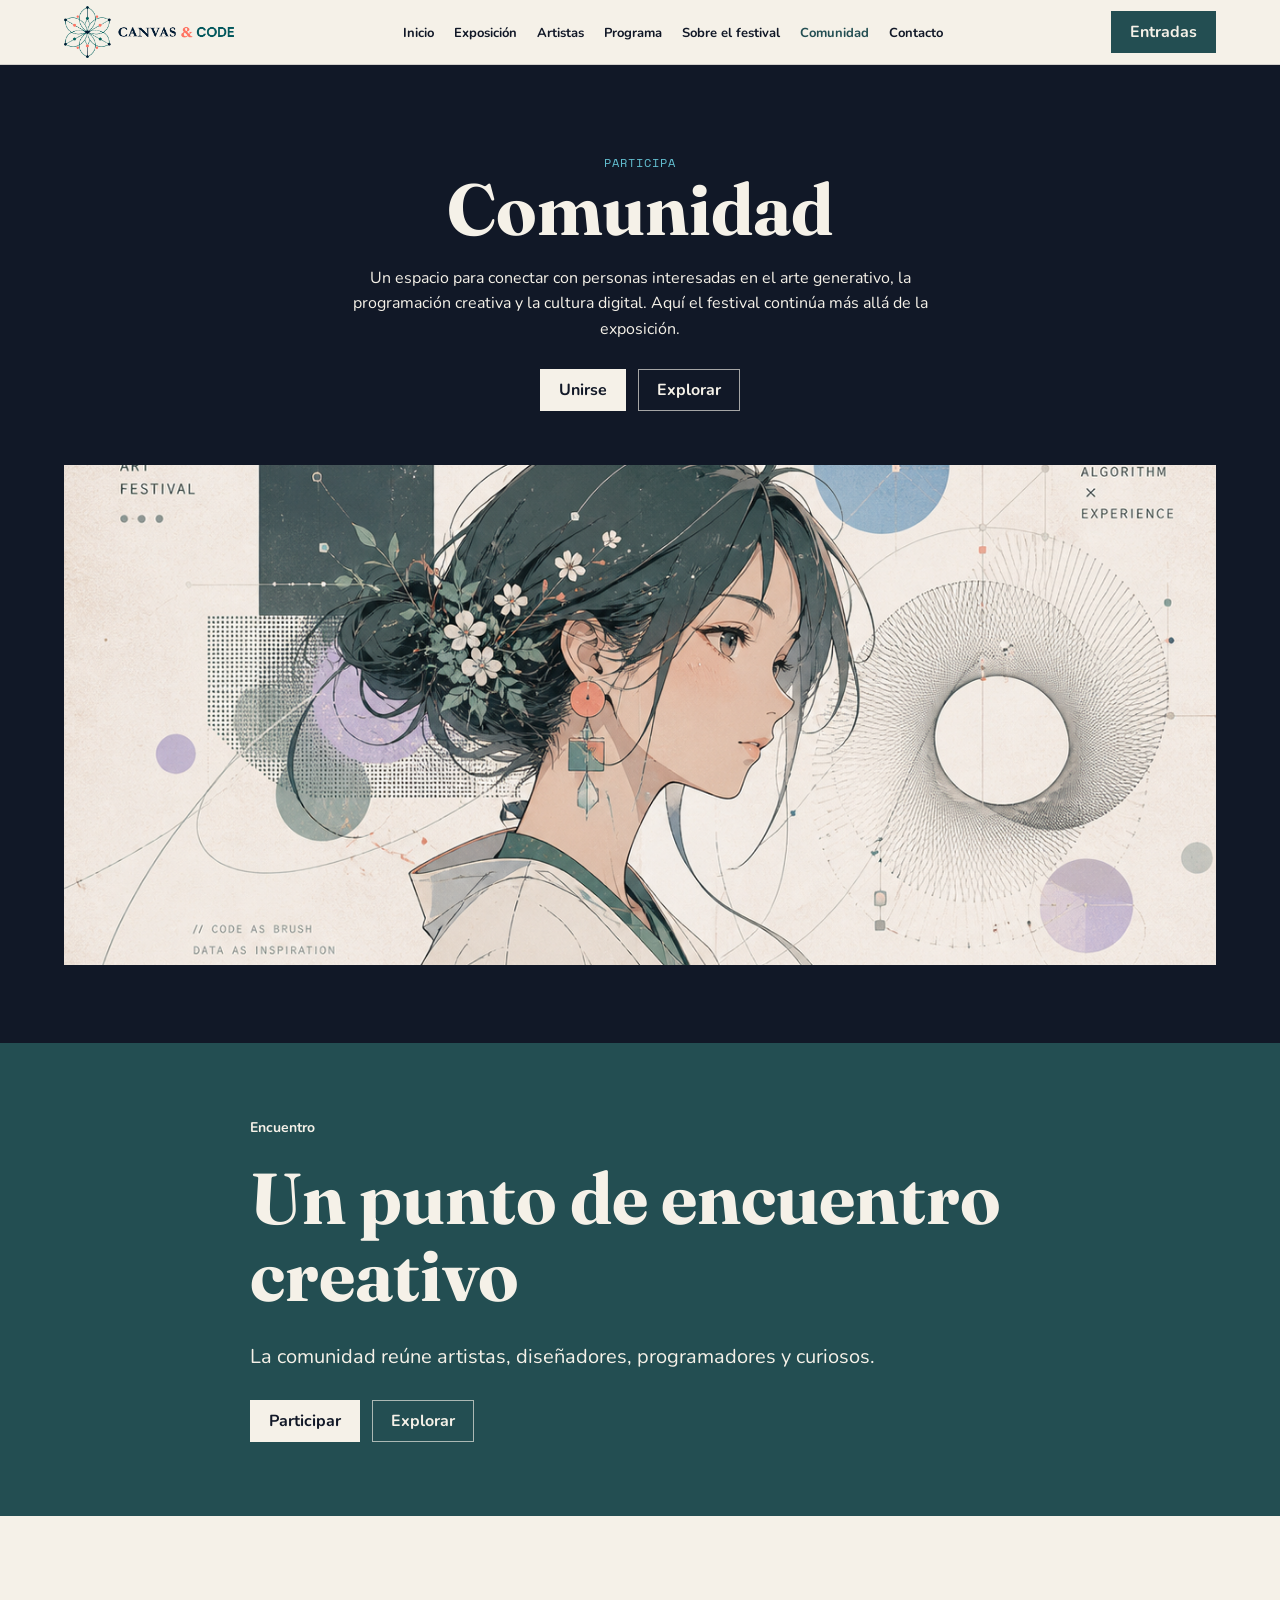
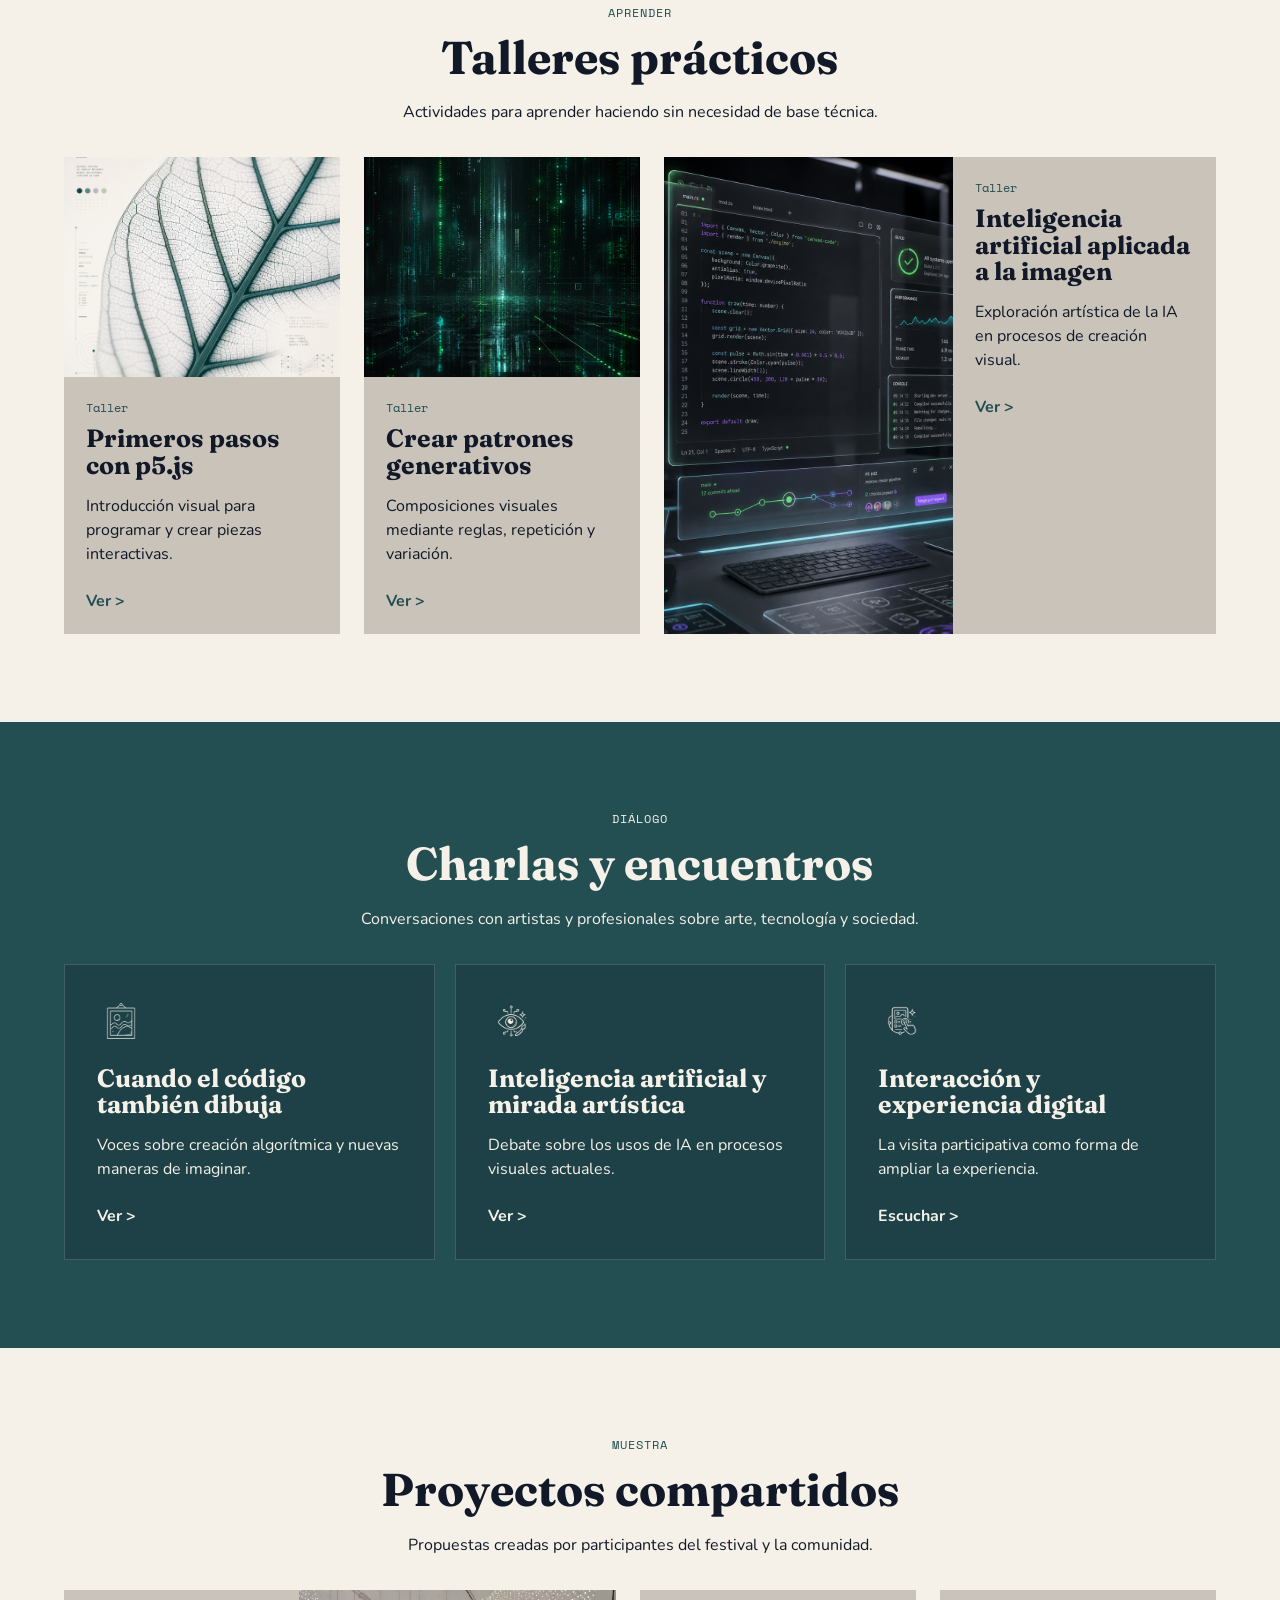
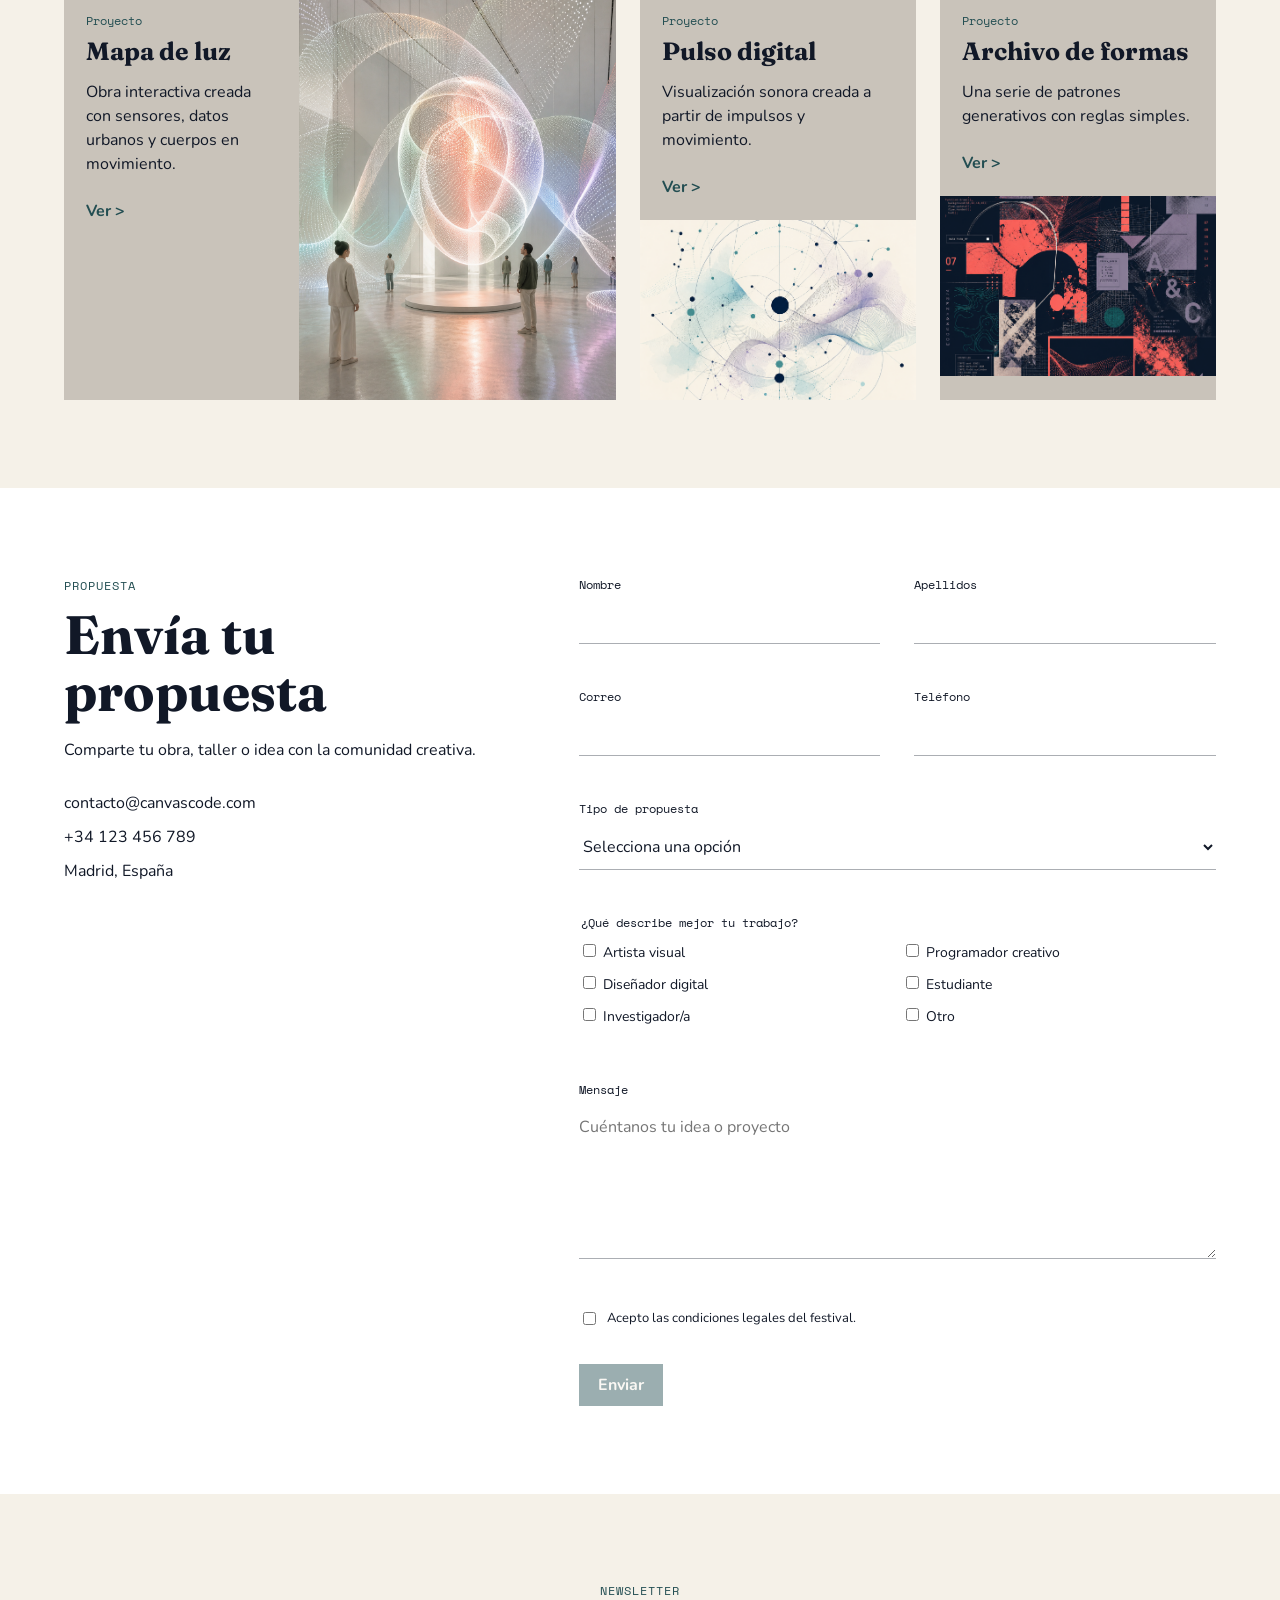
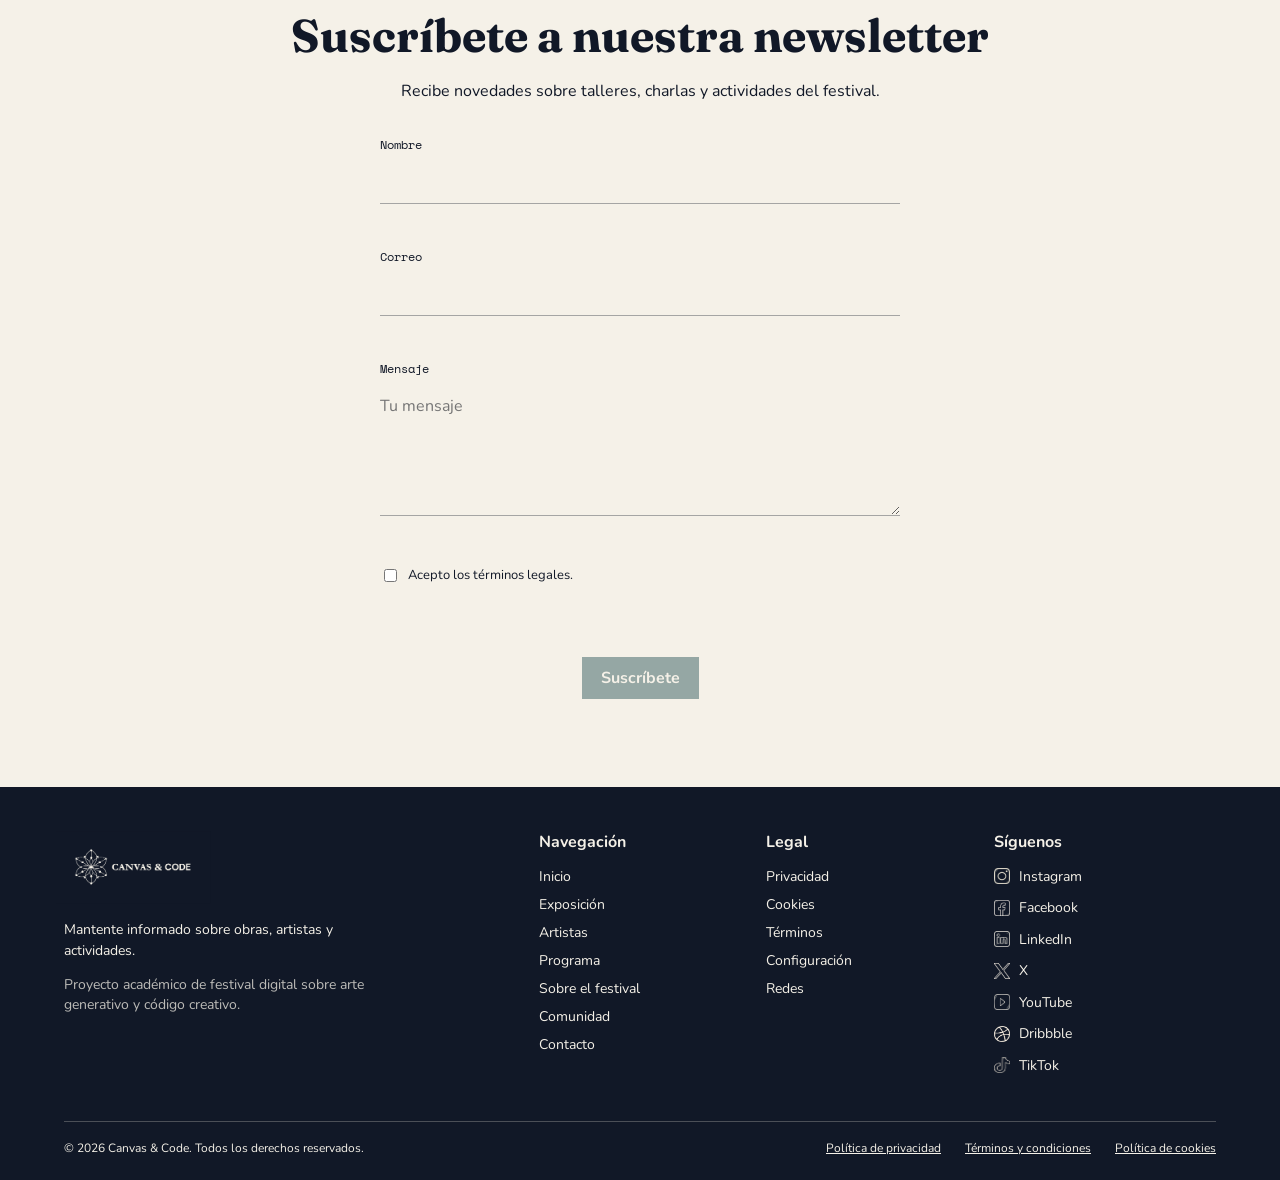
==== commit b31dc5ef: "Sobre update.html" ====
--- a/comunidad.html
+++ b/comunidad.html
@@ -51,7 +51,7 @@
         <ul>
           <!-- Enlaces principales de la web -->
           <li><a href="index.html">Inicio</a></li>
-          <li><a href="exposicion.html">Galería</a></li>
+          <li><a href="exposicion.html">Exposición</a></li>
           <li><a href="exposicion.html#artistas">Artistas</a></li>
           <li><a href="comunidad.html#talleres">Programa</a></li>
           <li><a href="sobre.html">Sobre el festival</a></li>
@@ -59,15 +59,17 @@
           <!-- Enlace activo porque esta es la página Comunidad -->
           <li><a class="active" href="comunidad.html" aria-current="page">Comunidad</a></li>
 
-          <li><a href="construccion.html">Contacto</a></li>
+          <li><a href="construccion.html" aria-label="Ir a la página de contacto en construcción">Contacto</a></li>
 
           <!-- Enlace de entradas dentro del menú móvil -->
-          <li class="nav-entradas"><a href="construccion.html">Entradas</a></li>
+          <li class="nav-entradas">
+            <a href="construccion.html" aria-label="Consultar entradas del festival Canvas & Code">Entradas</a>
+          </li>
         </ul>
       </nav>
 
       <!-- Botón de entradas visible en la cabecera -->
-      <a class="header-button" href="construccion.html">Entradas</a>
+      <a class="header-button" href="construccion.html" aria-label="Consultar entradas del festival Canvas & Code">Entradas</a>
 
     </div>
   </header>
@@ -94,8 +96,8 @@
 
         <!-- Botones principales del hero -->
         <div class="hero-botones">
-          <a class="button button-hero-claro" href="#propuesta">Unirse</a>
-          <a class="button button-hero-oscuro" href="#talleres">Explorar</a>
+          <a class="button button-hero-claro" href="#propuesta" aria-label="Unirse a la comunidad enviando una propuesta">Unirse</a>
+          <a class="button button-hero-oscuro" href="#talleres" aria-label="Explorar los talleres prácticos de la comunidad">Explorar</a>
         </div>
 
         <!-- Imagen principal de la página Comunidad -->
@@ -121,8 +123,8 @@
 
         <!-- Botones de la sección encuentro -->
         <div class="encuentro-botones">
-          <a class="button button-encuentro-claro" href="#propuesta">Participar</a>
-          <a class="button button-encuentro-oscuro" href="#talleres">Explorar</a>
+          <a class="button button-encuentro-claro" href="#propuesta" aria-label="Participar enviando una propuesta a la comunidad">Participar</a>
+          <a class="button button-encuentro-oscuro" href="#talleres" aria-label="Explorar los talleres y actividades de la comunidad">Explorar</a>
         </div>
 
       </div>
@@ -159,7 +161,7 @@
                 Introducción visual para programar y crear piezas interactivas.
               </p>
 
-              <a href="#propuesta">Ver &gt;</a>
+              <a href="#propuesta" aria-label="Ver información del taller Primeros pasos con p5.js">Ver &gt;</a>
             </div>
           </article>
 
@@ -176,7 +178,7 @@
                 Composiciones visuales mediante reglas, repetición y variación.
               </p>
 
-              <a href="#propuesta">Ver &gt;</a>
+              <a href="#propuesta" aria-label="Ver información del taller Crear patrones generativos">Ver &gt;</a>
             </div>
           </article>
 
@@ -193,7 +195,7 @@
                 Exploración artística de la IA en procesos de creación visual.
               </p>
 
-              <a href="#propuesta">Ver &gt;</a>
+              <a href="#propuesta" aria-label="Ver información del taller Inteligencia artificial aplicada a la imagen">Ver &gt;</a>
             </div>
           </article>
 
@@ -222,7 +224,7 @@
 
           <!-- Primera charla -->
           <article class="charla-card">
-            <img src="icons/Obra.png" alt="">
+            <img src="icons/Obra.png" alt="" aria-hidden="true">
 
             <h3>Cuando el código también dibuja</h3>
 
@@ -230,12 +232,12 @@
               Voces sobre creación algorítmica y nuevas maneras de imaginar.
             </p>
 
-            <a href="#propuesta">Ver &gt;</a>
+            <a href="#propuesta" aria-label="Ver información de la charla Cuando el código también dibuja">Ver &gt;</a>
           </article>
 
           <!-- Segunda charla -->
           <article class="charla-card">
-            <img src="icons/IA_artistica.png" alt="">
+            <img src="icons/IA_artistica.png" alt="" aria-hidden="true">
 
             <h3>Inteligencia artificial y mirada artística</h3>
 
@@ -243,12 +245,12 @@
               Debate sobre los usos de IA en procesos visuales actuales.
             </p>
 
-            <a href="#propuesta">Ver &gt;</a>
+            <a href="#propuesta" aria-label="Ver información de la charla Inteligencia artificial y mirada artística">Ver &gt;</a>
           </article>
 
           <!-- Tercera charla -->
           <article class="charla-card">
-            <img src="icons/Interaccion.png" alt="">
+            <img src="icons/Interaccion.png" alt="" aria-hidden="true">
 
             <h3>Interacción y experiencia digital</h3>
 
@@ -256,7 +258,7 @@
               La visita participativa como forma de ampliar la experiencia.
             </p>
 
-            <a href="#propuesta">Escuchar &gt;</a>
+            <a href="#propuesta" aria-label="Escuchar información sobre la charla Interacción y experiencia digital">Escuchar &gt;</a>
           </article>
 
         </div>
@@ -293,7 +295,7 @@
                 Obra interactiva creada con sensores, datos urbanos y cuerpos en movimiento.
               </p>
 
-              <a href="construccion.html">Ver &gt;</a>
+              <a href="construccion.html" aria-label="Ver el proyecto Mapa de luz">Ver &gt;</a>
             </div>
 
             <img src="img/Comunidad/Instalacion_luminica.png" alt="Instalación artística luminosa con forma circular">
@@ -310,7 +312,7 @@
                 Visualización sonora creada a partir de impulsos y movimiento.
               </p>
 
-              <a href="construccion.html">Ver &gt;</a>
+              <a href="construccion.html" aria-label="Ver el proyecto Pulso digital">Ver &gt;</a>
             </div>
 
             <img src="img/Comunidad/Nodos_orbitas.png" alt="Visualización digital con nodos y órbitas">
@@ -327,7 +329,7 @@
                 Una serie de patrones generativos con reglas simples.
               </p>
 
-              <a href="construccion.html">Ver &gt;</a>
+              <a href="construccion.html" aria-label="Ver el proyecto Archivo de formas">Ver &gt;</a>
             </div>
 
             <img src="img/Comunidad/Collage.png" alt="Collage de formas generativas">
@@ -367,14 +369,14 @@
           <div class="form-doble">
             <div class="form-grupo">
               <label for="nombre-propuesta">Nombre</label>
-              <input id="nombre-propuesta" type="text" name="nombre">
-              <p class="form-error" id="error-nombre-propuesta"></p>
+              <input id="nombre-propuesta" type="text" name="nombre" autocomplete="given-name" required aria-required="true" aria-describedby="error-nombre-propuesta">
+              <p class="form-error" id="error-nombre-propuesta" aria-live="polite"></p>
             </div>
 
             <div class="form-grupo">
               <label for="apellidos-propuesta">Apellidos</label>
-              <input id="apellidos-propuesta" type="text" name="apellidos">
-              <p class="form-error" id="error-apellidos-propuesta"></p>
+              <input id="apellidos-propuesta" type="text" name="apellidos" autocomplete="family-name" required aria-required="true" aria-describedby="error-apellidos-propuesta">
+              <p class="form-error" id="error-apellidos-propuesta" aria-live="polite"></p>
             </div>
           </div>
 
@@ -382,14 +384,14 @@
           <div class="form-doble">
             <div class="form-grupo">
               <label for="correo-propuesta">Correo</label>
-              <input id="correo-propuesta" type="email" name="correo">
-              <p class="form-error" id="error-correo-propuesta"></p>
+              <input id="correo-propuesta" type="email" name="correo" autocomplete="email" required aria-required="true" aria-describedby="error-correo-propuesta">
+              <p class="form-error" id="error-correo-propuesta" aria-live="polite"></p>
             </div>
 
             <div class="form-grupo">
               <label for="telefono-propuesta">Teléfono</label>
-              <input id="telefono-propuesta" type="tel" name="telefono">
-              <p class="form-error" id="error-telefono-propuesta"></p>
+              <input id="telefono-propuesta" type="tel" name="telefono" autocomplete="tel" aria-describedby="error-telefono-propuesta">
+              <p class="form-error" id="error-telefono-propuesta" aria-live="polite"></p>
             </div>
           </div>
 
@@ -397,69 +399,69 @@
           <div class="form-grupo">
             <label for="tipo-propuesta">Tipo de propuesta</label>
 
-            <select id="tipo-propuesta" name="tipo">
+            <select id="tipo-propuesta" name="tipo" required aria-required="true" aria-describedby="error-tipo-propuesta">
               <option value="">Selecciona una opción</option>
-              <option>Obra artística</option>
-              <option>Taller</option>
-              <option>Charla</option>
-              <option>Proyecto compartido</option>
+              <option value="obra-artistica">Obra artística</option>
+              <option value="taller">Taller</option>
+              <option value="charla">Charla</option>
+              <option value="proyecto-compartido">Proyecto compartido</option>
             </select>
 
-            <p class="form-error" id="error-tipo-propuesta"></p>
+            <p class="form-error" id="error-tipo-propuesta" aria-live="polite"></p>
           </div>
 
           <!-- Grupo de checkboxes para describir el perfil del participante -->
-          <fieldset class="checks-propuesta">
+          <fieldset class="checks-propuesta" aria-describedby="error-perfil-propuesta">
             <legend>¿Qué describe mejor tu trabajo?</legend>
 
-            <label>
-              <input type="checkbox" name="perfil" value="artista">
-              Artista visual
-            </label>
-
-            <label>
-              <input type="checkbox" name="perfil" value="programador">
-              Programador creativo
-            </label>
-
-            <label>
-              <input type="checkbox" name="perfil" value="disenador">
-              Diseñador digital
-            </label>
-
-            <label>
-              <input type="checkbox" name="perfil" value="estudiante">
-              Estudiante
-            </label>
-
-            <label>
-              <input type="checkbox" name="perfil" value="investigador">
-              Investigador/a
-            </label>
-
-            <label>
-              <input type="checkbox" name="perfil" value="otro">
-              Otro
-            </label>
-
-            <p class="form-error" id="error-perfil-propuesta"></p>
+            <div>
+              <input id="perfil-artista" type="checkbox" name="perfil" value="artista">
+              <label for="perfil-artista">Artista visual</label>
+            </div>
+
+            <div>
+              <input id="perfil-programador" type="checkbox" name="perfil" value="programador">
+              <label for="perfil-programador">Programador creativo</label>
+            </div>
+
+            <div>
+              <input id="perfil-disenador" type="checkbox" name="perfil" value="disenador">
+              <label for="perfil-disenador">Diseñador digital</label>
+            </div>
+
+            <div>
+              <input id="perfil-estudiante" type="checkbox" name="perfil" value="estudiante">
+              <label for="perfil-estudiante">Estudiante</label>
+            </div>
+
+            <div>
+              <input id="perfil-investigador" type="checkbox" name="perfil" value="investigador">
+              <label for="perfil-investigador">Investigador/a</label>
+            </div>
+
+            <div>
+              <input id="perfil-otro" type="checkbox" name="perfil" value="otro">
+              <label for="perfil-otro">Otro</label>
+            </div>
+
+            <p class="form-error" id="error-perfil-propuesta" aria-live="polite"></p>
           </fieldset>
 
           <!-- Campo para escribir el mensaje o explicación de la propuesta -->
           <div class="form-grupo">
             <label for="mensaje-propuesta">Mensaje</label>
-            <textarea id="mensaje-propuesta" name="mensaje" rows="6" placeholder="Cuéntanos tu idea o proyecto"></textarea>
-            <p class="form-error" id="error-mensaje-propuesta"></p>
+            <textarea id="mensaje-propuesta" name="mensaje" rows="6" placeholder="Cuéntanos tu idea o proyecto" required aria-required="true" aria-describedby="error-mensaje-propuesta"></textarea>
+            <p class="form-error" id="error-mensaje-propuesta" aria-live="polite"></p>
           </div>
 
           <!-- Checkbox para aceptar las condiciones legales -->
-          <label class="form-check">
-            <input id="legal-propuesta" type="checkbox" name="legal">
-            Acepto las condiciones legales del festival.
-          </label>
+          <div class="form-check">
+            <input id="legal-propuesta" type="checkbox" name="legal" required aria-required="true" aria-describedby="error-legal-propuesta">
+            <label for="legal-propuesta">Acepto las condiciones legales del festival.</label>
+          </div>
 
           <!-- Mensaje de error del checkbox legal -->
-          <p class="form-error" id="error-legal-propuesta"></p>
+          <p class="form-error" id="error-legal-propuesta" aria-live="polite"></p>
 
           <!-- Botón de envío del formulario de propuesta -->
           <button class="button" id="boton-propuesta" type="submit" disabled>Enviar</button>
@@ -490,32 +492,32 @@
           <!-- Campo nombre -->
           <div class="form-grupo">
             <label for="nombre">Nombre</label>
-            <input id="nombre" type="text" name="newsletter-nombre">
-            <p class="form-error" id="error-nombre"></p>
+            <input id="nombre" type="text" name="newsletter-nombre" autocomplete="given-name" required aria-required="true" aria-describedby="error-nombre">
+            <p class="form-error" id="error-nombre" aria-live="polite"></p>
           </div>
 
           <!-- Campo correo -->
           <div class="form-grupo">
             <label for="correo">Correo</label>
-            <input id="correo" type="email" name="newsletter-correo">
-            <p class="form-error" id="error-correo"></p>
+            <input id="correo" type="email" name="newsletter-correo" autocomplete="email" required aria-required="true" aria-describedby="error-correo">
+            <p class="form-error" id="error-correo" aria-live="polite"></p>
           </div>
 
           <!-- Campo de mensaje o interés -->
           <div class="form-grupo">
             <label for="interes">Mensaje</label>
-            <textarea id="interes" name="newsletter-mensaje" rows="5" placeholder="Tu mensaje"></textarea>
-            <p class="form-error" id="error-interes"></p>
+            <textarea id="interes" name="newsletter-mensaje" rows="5" placeholder="Tu mensaje" required aria-required="true" aria-describedby="error-interes"></textarea>
+            <p class="form-error" id="error-interes" aria-live="polite"></p>
           </div>
 
           <!-- Checkbox para aceptar términos legales -->
           <div class="form-check">
-            <input type="checkbox" id="acepto" name="newsletter-legal">
+            <input type="checkbox" id="acepto" name="newsletter-legal" required aria-required="true" aria-describedby="error-acepto">
             <label for="acepto">Acepto los términos legales.</label>
           </div>
 
           <!-- Mensaje de error del checkbox legal -->
-          <p class="form-error" id="error-acepto"></p>
+          <p class="form-error" id="error-acepto" aria-live="polite"></p>
 
           <!-- Botón de envío de la newsletter -->
           <div class="boton-centrado">
@@ -561,12 +563,12 @@
 
         <ul>
           <li><a href="index.html">Inicio</a></li>
-          <li><a href="exposicion.html">Galería</a></li>
+          <li><a href="exposicion.html">Exposición</a></li>
           <li><a href="exposicion.html#artistas">Artistas</a></li>
           <li><a href="comunidad.html#talleres">Programa</a></li>
           <li><a href="sobre.html">Sobre el festival</a></li>
           <li><a href="comunidad.html" aria-current="page">Comunidad</a></li>
-          <li><a href="construccion.html">Contacto</a></li>
+          <li><a href="construccion.html" aria-label="Ir a la página de contacto en construcción">Contacto</a></li>
         </ul>
       </div>
 
@@ -575,11 +577,11 @@
         <h2>Legal</h2>
 
         <ul>
-          <li><a href="construccion.html">Privacidad</a></li>
-          <li><a href="construccion.html">Cookies</a></li>
-          <li><a href="construccion.html">Términos</a></li>
-          <li><a href="construccion.html">Configuración</a></li>
-          <li><a href="construccion.html">Redes</a></li>
+          <li><a href="construccion.html" aria-label="Consultar la política de privacidad en construcción">Privacidad</a></li>
+          <li><a href="construccion.html" aria-label="Consultar la política de cookies en construcción">Cookies</a></li>
+          <li><a href="construccion.html" aria-label="Consultar los términos legales en construcción">Términos</a></li>
+          <li><a href="construccion.html" aria-label="Consultar la configuración legal en construcción">Configuración</a></li>
+          <li><a href="construccion.html" aria-label="Consultar los enlaces a redes sociales en construcción">Redes</a></li>
         </ul>
       </div>
 
@@ -588,13 +590,13 @@
         <h2>Síguenos</h2>
 
         <ul>
-          <li><a href="construccion.html"><img src="icons/Instagram.png" alt=""> Instagram</a></li>
-          <li><a href="construccion.html"><img src="icons/Facebook.png" alt=""> Facebook</a></li>
-          <li><a href="construccion.html"><img src="icons/LinkedIn.png" alt=""> LinkedIn</a></li>
-          <li><a href="construccion.html"><img src="icons/X.png" alt=""> X</a></li>
-          <li><a href="construccion.html"><img src="icons/YouTube.png" alt=""> YouTube</a></li>
-          <li><a href="construccion.html"><img src="icons/Dribbble.png" alt=""> Dribbble</a></li>
-          <li><a href="construccion.html"><img src="icons/TikTok.png" alt=""> TikTok</a></li>
+          <li><a href="construccion.html" aria-label="Visitar Instagram de Canvas & Code"><img src="icons/Instagram.png" alt="" aria-hidden="true"> Instagram</a></li>
+          <li><a href="construccion.html" aria-label="Visitar Facebook de Canvas & Code"><img src="icons/Facebook.png" alt="" aria-hidden="true"> Facebook</a></li>
+          <li><a href="construccion.html" aria-label="Visitar LinkedIn de Canvas & Code"><img src="icons/LinkedIn.png" alt="" aria-hidden="true"> LinkedIn</a></li>
+          <li><a href="construccion.html" aria-label="Visitar X de Canvas & Code"><img src="icons/X.png" alt="" aria-hidden="true"> X</a></li>
+          <li><a href="construccion.html" aria-label="Visitar YouTube de Canvas & Code"><img src="icons/YouTube.png" alt="" aria-hidden="true"> YouTube</a></li>
+          <li><a href="construccion.html" aria-label="Visitar Dribbble de Canvas & Code"><img src="icons/Dribbble.png" alt="" aria-hidden="true"> Dribbble</a></li>
+          <li><a href="construccion.html" aria-label="Visitar TikTok de Canvas & Code"><img src="icons/TikTok.png" alt="" aria-hidden="true"> TikTok</a></li>
         </ul>
       </div>
 
@@ -605,9 +607,9 @@
       <p>© 2026 Canvas &amp; Code. Todos los derechos reservados.</p>
 
       <div class="footer-legal-links">
-        <a href="construccion.html">Política de privacidad</a>
-        <a href="construccion.html">Términos y condiciones</a>
-        <a href="construccion.html">Política de cookies</a>
+        <a href="construccion.html" aria-label="Consultar la política de privacidad de Canvas & Code en construcción">Política de privacidad</a>
+        <a href="construccion.html" aria-label="Consultar los términos y condiciones de Canvas & Code en construcción">Términos y condiciones</a>
+        <a href="construccion.html" aria-label="Consultar la política de cookies de Canvas & Code en construcción">Política de cookies</a>
       </div>
     </div>
   </footer>
